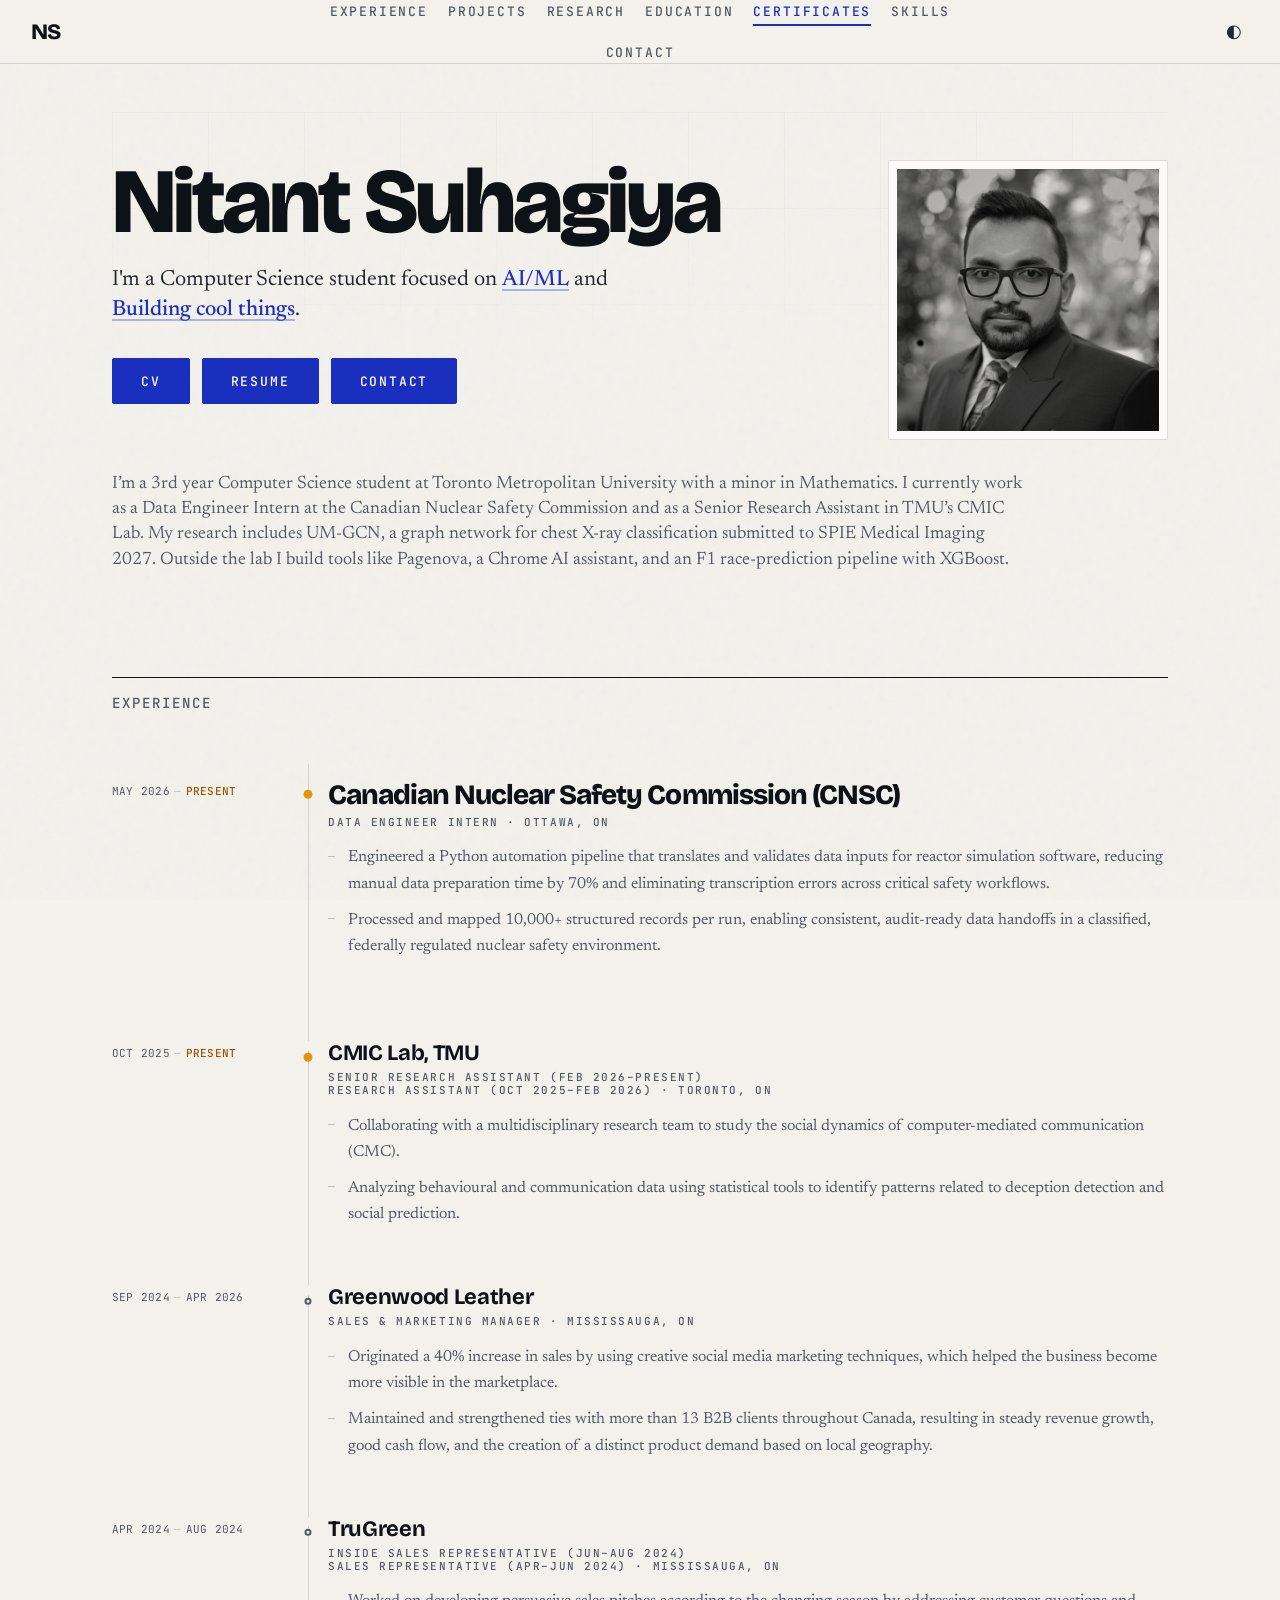
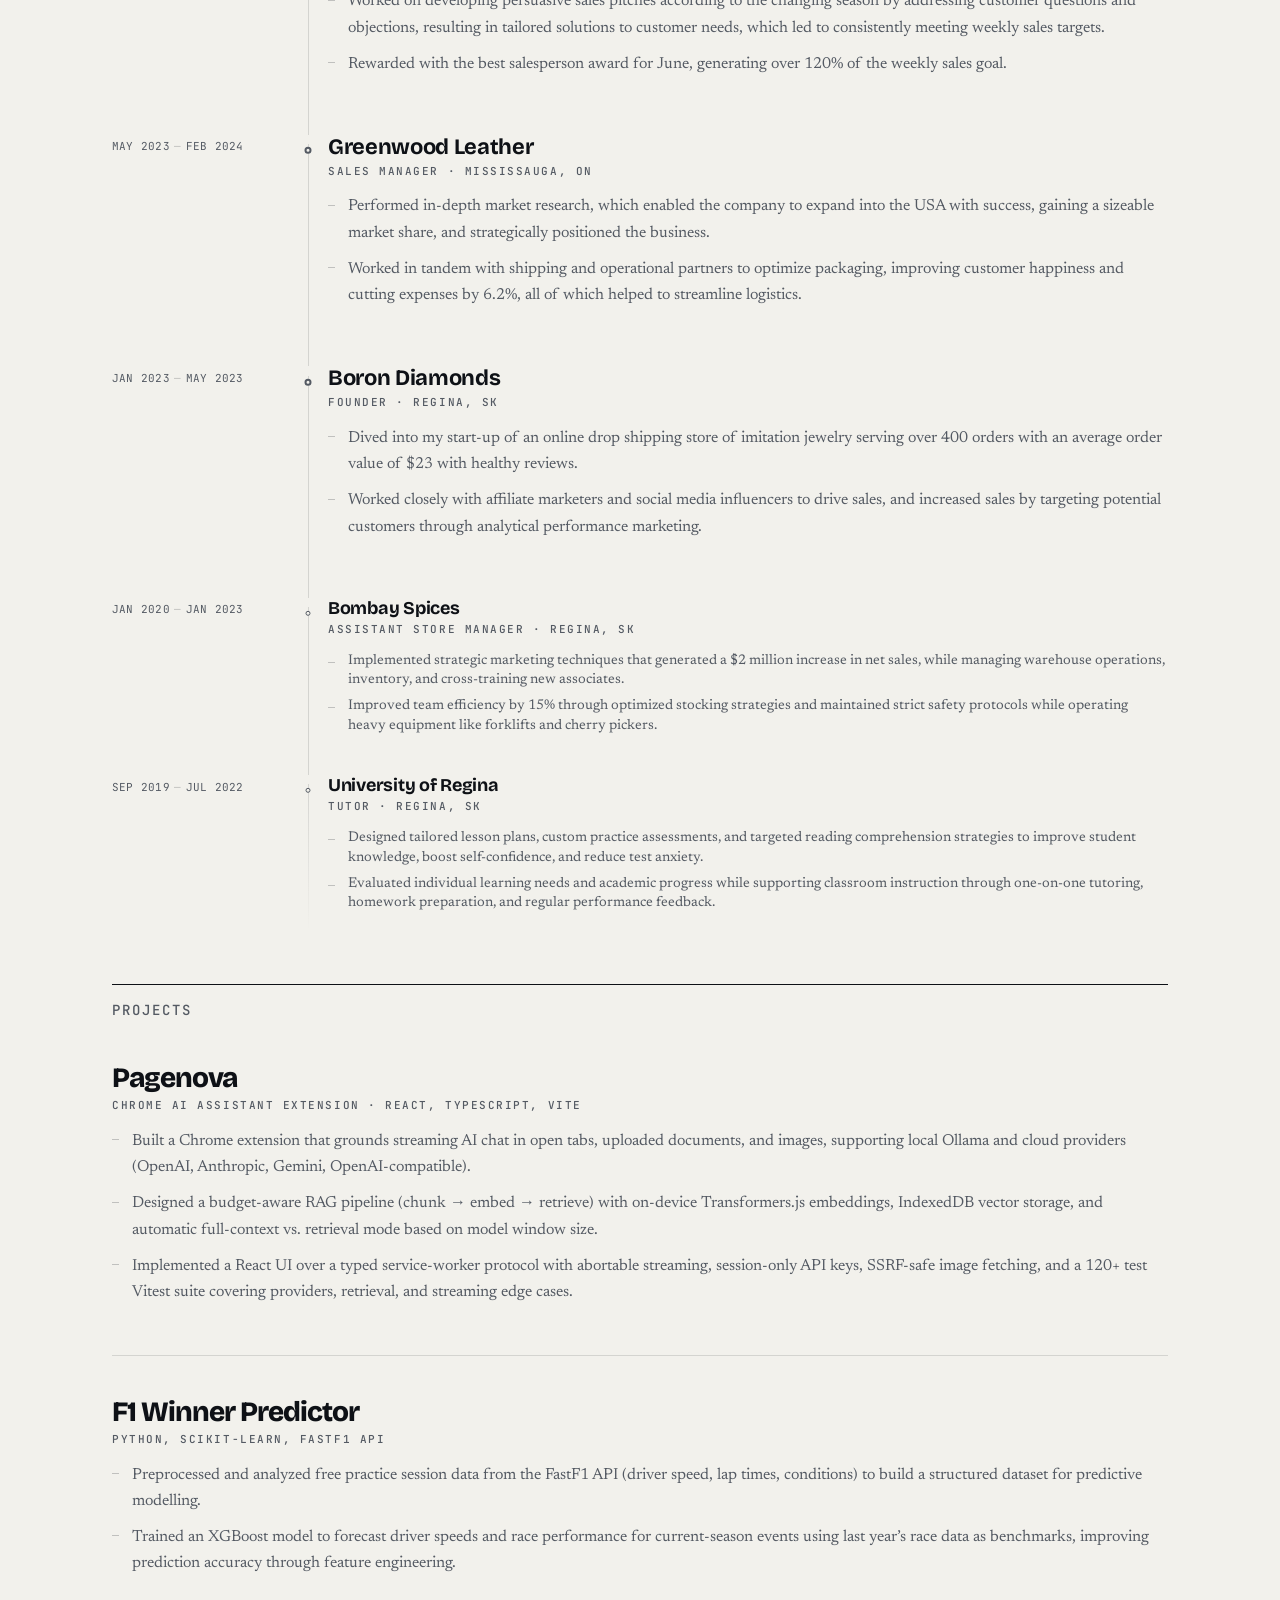
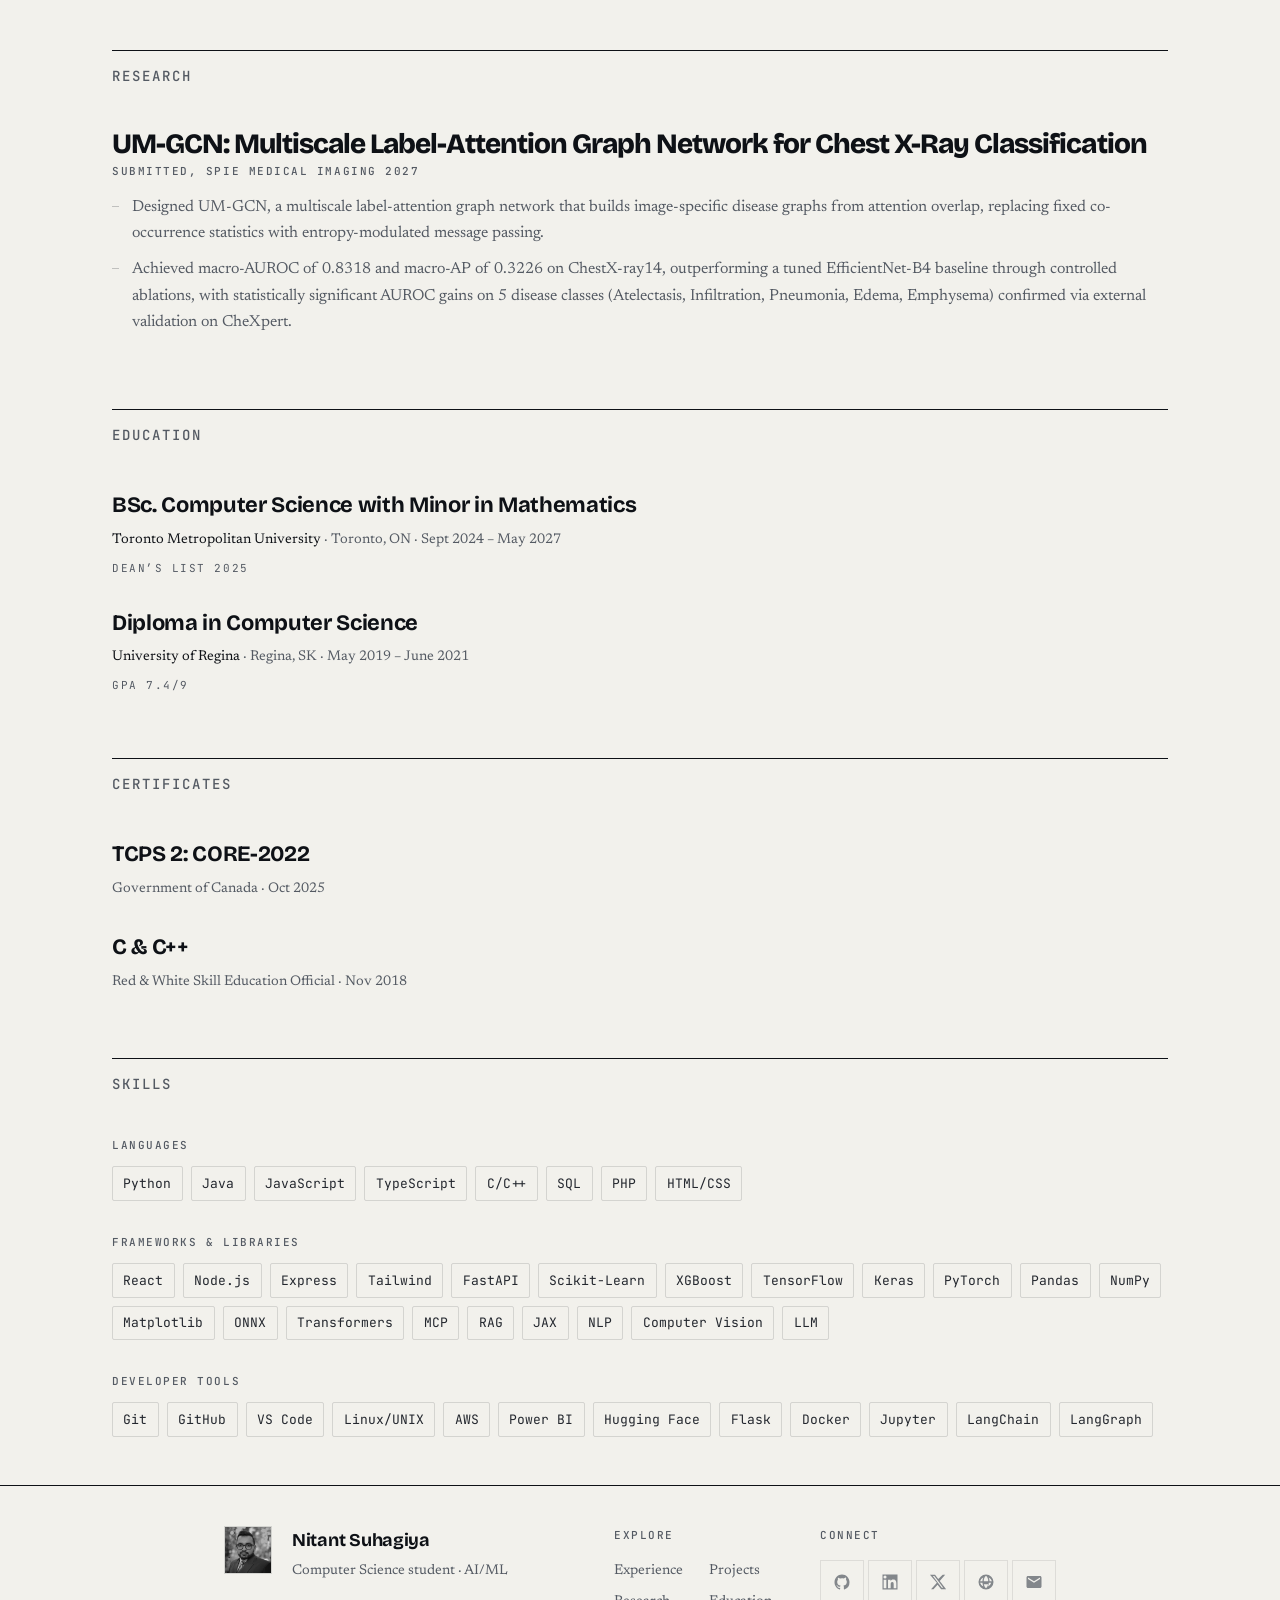
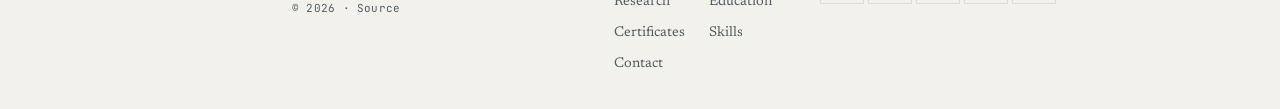
==== index.html @ 64a40ad4 "Initial portfolio site" ====
<!DOCTYPE html>
<html lang="en">
  <head>
    <meta charset="UTF-8" />
    <meta name="viewport" content="width=device-width, initial-scale=1" />
    <meta
      name="description"
      content="Personal portfolio — experience, projects, research, and education."
    />
    <title>Nitant Suhagiya</title>
    <link rel="preconnect" href="https://fonts.googleapis.com" />
    <link rel="preconnect" href="https://fonts.gstatic.com" crossorigin />
    <link
      href="https://fonts.googleapis.com/css2?family=Bricolage+Grotesque:opsz,wght@12..96,400;12..96,700;12..96,800&family=JetBrains+Mono:wght@400;500&family=Newsreader:opsz,wght@6..72,400;6..72,500&display=swap"
      rel="stylesheet"
    />
    <link rel="stylesheet" href="styles.css" />
    <script>
      // Avoid flash: apply theme before paint (mirrors personal-site pattern).
      (() => {
        const stored = localStorage.getItem("theme");
        const dark = window.matchMedia("(prefers-color-scheme: dark)").matches;
        document.documentElement.dataset.theme =
          stored || (dark ? "dark" : "light");
      })();
    </script>
  </head>
  <body>
    <a class="skip-link" href="#main">Skip to content</a>

    <header class="site-header">
      <a class="site-logo" href="#top" aria-label="Nitant Suhagiya — home">
        <span class="logo-text">NS</span>
      </a>

      <nav class="nav-links" aria-label="Primary">
        <a class="nav-link" href="#experience">Experience</a>
        <a class="nav-link" href="#projects">Projects</a>
        <a class="nav-link" href="#research">Research</a>
        <a class="nav-link" href="#education">Education</a>
        <a class="nav-link" href="#certificates">Certificates</a>
        <a class="nav-link" href="#skills">Skills</a>
        <a class="nav-link" href="contact.html">Contact</a>
      </nav>

      <div class="nav-actions">
        <button
          type="button"
          class="theme-toggle"
          id="theme-toggle"
          aria-label="Switch theme"
        >
          <span class="theme-toggle-icon" aria-hidden="true">◐</span>
        </button>
      </div>
    </header>

    <div class="page-container">
      <main id="main" class="page-main page-main--hero" tabindex="-1">
        <!-- Backbone: hero from mldangelo/personal-site -->
        <section class="hero" id="top">
          <div class="hero-grid">
            <div class="hero-primary">
              <h1 class="hero-title">
                <span class="hero-name">Nitant Suhagiya</span>
              </h1>
              <p class="hero-tagline">
                I'm a Computer Science student focused on
                <a href="#" class="hero-highlight">AI/ML</a> and
                <a href="#" class="hero-highlight">Building cool things</a>.
              </p>
              <div class="hero-cta">
                <a
                  href="Nitant_Suhagiya_CV.pdf"
                  class="button"
                  target="_blank"
                  rel="noopener noreferrer"
                  >CV</a
                >
                <a
                  href="Nitant_Suhagiya_Resume.pdf"
                  class="button"
                  target="_blank"
                  rel="noopener noreferrer"
                  >Resume</a
                >
                <a href="contact.html" class="button">Contact</a>
              </div>
            </div>
            <div class="hero-portrait">
              <img
                src="Profile.jpg"
                alt="Portrait of Nitant Suhagiya"
                width="320"
                height="320"
              />
            </div>
          </div>
          <p class="hero-about">
            I’m a 3rd year Computer Science student at Toronto Metropolitan University
            with a minor in Mathematics. I currently work as a Data Engineer
            Intern at the Canadian Nuclear Safety Commission and as a Senior
            Research Assistant in TMU’s CMIC Lab. My research includes UM-GCN, a
            graph network for chest X-ray classification submitted to SPIE
            Medical Imaging 2027. Outside the lab I build tools like Pagenova, a
            Chrome AI assistant, and an F1 race-prediction pipeline with
            XGBoost.
          </p>
          <div class="hero-bg" aria-hidden="true"></div>
        </section>

        <div class="resume-content">
          <section id="experience" class="resume-section" aria-labelledby="exp-heading">
            <div class="section-title">
              <h2 id="exp-heading">Experience</h2>
            </div>
            <div class="experience-spine">
              <article class="jobs-container jobs-container--lead jobs-container--current">
                <span class="job-marker" aria-hidden="true"></span>
                <p class="daterange">
                  <time datetime="2026-05">May 2026</time>
                  <span class="daterange-sep" aria-hidden="true">—</span>
                  <span class="sr-only"> to </span>
                  <span class="daterange-present">Present</span>
                </p>
                <div class="job-body">
                  <header>
                    <h3>
                      <a
                        class="job-company"
                        href="https://www.cnsc-ccsn.gc.ca/"
                        target="_blank"
                        rel="noopener noreferrer"
                        >Canadian Nuclear Safety Commission (CNSC)</a
                      >
                      <span class="job-position"
                        >Data Engineer Intern · Ottawa, ON</span
                      >
                    </h3>
                  </header>
                  <ul class="points">
                    <li>
                      Engineered a Python automation pipeline that translates
                      and validates data inputs for reactor simulation software,
                      reducing manual data preparation time by 70% and
                      eliminating transcription errors across critical safety
                      workflows.
                    </li>
                    <li>
                      Processed and mapped 10,000+ structured records per run,
                      enabling consistent, audit-ready data handoffs in a
                      classified, federally regulated nuclear safety
                      environment.
                    </li>
                  </ul>
                </div>
              </article>

              <article class="jobs-container jobs-container--current">
                <span class="job-marker" aria-hidden="true"></span>
                <p class="daterange">
                  <time datetime="2025-10">Oct 2025</time>
                  <span class="daterange-sep" aria-hidden="true">—</span>
                  <span class="sr-only"> to </span>
                  <span class="daterange-present">Present</span>
                </p>
                <div class="job-body">
                  <header>
                    <h3>
                      <a
                        class="job-company"
                        href="https://www.torontomu.ca/tedrogersschool/computer-mediated-interpersonal-communication-lab/"
                        target="_blank"
                        rel="noopener noreferrer"
                        >CMIC Lab, TMU</a
                      >
                      <span class="job-position"
                        >Senior Research Assistant (Feb 2026–Present)<br>
                        Research Assistant (Oct 2025–Feb 2026) · Toronto,
                        ON</span
                      >
                    </h3>
                  </header>
                  <ul class="points">
                    <li>
                      Collaborating with a multidisciplinary research team to
                      study the social dynamics of computer-mediated
                      communication (CMC).
                    </li>
                    <li>
                      Analyzing behavioural and communication data using
                      statistical tools to identify patterns related to
                      deception detection and social prediction.
                    </li>
                  </ul>
                </div>
              </article>

              <article class="jobs-container">
                <span class="job-marker" aria-hidden="true"></span>
                <p class="daterange">
                  <time datetime="2024-09">Sep 2024</time>
                  <span class="daterange-sep" aria-hidden="true">—</span>
                  <span class="sr-only"> to </span>
                  <time datetime="2026-04">Apr 2026</time>
                </p>
                <div class="job-body">
                  <header>
                    <h3>
                      <a
                        class="job-company"
                        href="https://greenwoodleather.com/"
                        target="_blank"
                        rel="noopener noreferrer"
                        >Greenwood Leather</a
                      >
                      <span class="job-position"
                        >Sales &amp; Marketing Manager · Mississauga, ON</span
                      >
                    </h3>
                  </header>
                  <ul class="points">
                    <li>
                      Originated a 40% increase in sales by using creative
                      social media marketing techniques, which helped the
                      business become more visible in the marketplace.
                    </li>
                    <li>
                      Maintained and strengthened ties with more than 13 B2B
                      clients throughout Canada, resulting in steady revenue
                      growth, good cash flow, and the creation of a distinct
                      product demand based on local geography.
                    </li>
                  </ul>
                </div>
              </article>

              <article class="jobs-container">
                <span class="job-marker" aria-hidden="true"></span>
                <p class="daterange">
                  <time datetime="2024-04">Apr 2024</time>
                  <span class="daterange-sep" aria-hidden="true">—</span>
                  <span class="sr-only"> to </span>
                  <time datetime="2024-08">Aug 2024</time>
                </p>
                <div class="job-body">
                  <header>
                    <h3>
                      <a
                        class="job-company"
                        href="https://www.trugreen.ca/"
                        target="_blank"
                        rel="noopener noreferrer"
                        >TruGreen</a
                      >
                      <span class="job-position"
                        >Inside Sales Representative (Jun–Aug 2024)<br>
                        Sales Representative (Apr–Jun 2024) · Mississauga, ON</span
                      >
                    </h3>
                  </header>
                  <ul class="points">
                    <li>
                      Worked on developing persuasive sales pitches according
                      to the changing season by addressing customer questions
                      and objections, resulting in tailored solutions to
                      customer needs, which led to consistently meeting weekly
                      sales targets.
                    </li>
                    <li>
                      Rewarded with the best salesperson award for June,
                      generating over 120% of the weekly sales goal.
                    </li>
                  </ul>
                </div>
              </article>

              <article class="jobs-container">
                <span class="job-marker" aria-hidden="true"></span>
                <p class="daterange">
                  <time datetime="2023-05">May 2023</time>
                  <span class="daterange-sep" aria-hidden="true">—</span>
                  <span class="sr-only"> to </span>
                  <time datetime="2024-02">Feb 2024</time>
                </p>
                <div class="job-body">
                  <header>
                    <h3>
                      <a
                        class="job-company"
                        href="https://greenwoodleather.com/"
                        target="_blank"
                        rel="noopener noreferrer"
                        >Greenwood Leather</a
                      >
                      <span class="job-position"
                        >Sales Manager · Mississauga, ON</span
                      >
                    </h3>
                  </header>
                  <ul class="points">
                    <li>
                      Performed in-depth market research, which enabled the
                      company to expand into the USA with success, gaining a
                      sizeable market share, and strategically positioned the
                      business.
                    </li>
                    <li>
                      Worked in tandem with shipping and operational partners
                      to optimize packaging, improving customer happiness and
                      cutting expenses by 6.2%, all of which helped to
                      streamline logistics.
                    </li>
                  </ul>
                </div>
              </article>

              <article class="jobs-container">
                <span class="job-marker" aria-hidden="true"></span>
                <p class="daterange">
                  <time datetime="2023-01">Jan 2023</time>
                  <span class="daterange-sep" aria-hidden="true">—</span>
                  <span class="sr-only"> to </span>
                  <time datetime="2023-05">May 2023</time>
                </p>
                <div class="job-body">
                  <header>
                    <h3>
                      <span class="job-company">Boron Diamonds</span>
                      <span class="job-position">Founder · Regina, SK</span>
                    </h3>
                  </header>
                  <ul class="points">
                    <li>
                      Dived into my start-up of an online drop shipping store
                      of imitation jewelry serving over 400 orders with an
                      average order value of $23 with healthy reviews.
                    </li>
                    <li>
                      Worked closely with affiliate marketers and social media
                      influencers to drive sales, and increased sales by
                      targeting potential customers through analytical
                      performance marketing.
                    </li>
                  </ul>
                </div>
              </article>

              <article class="jobs-container jobs-container--early">
                <span class="job-marker" aria-hidden="true"></span>
                <p class="daterange">
                  <time datetime="2020-01">Jan 2020</time>
                  <span class="daterange-sep" aria-hidden="true">—</span>
                  <span class="sr-only"> to </span>
                  <time datetime="2023-01">Jan 2023</time>
                </p>
                <div class="job-body">
                  <header>
                    <h3>
                      <span class="job-company">Bombay Spices</span>
                      <span class="job-position"
                        >Assistant Store Manager · Regina, SK</span
                      >
                    </h3>
                  </header>
                  <ul class="points">
                    <li>
                      Implemented strategic marketing techniques that generated
                      a $2 million increase in net sales, while managing
                      warehouse operations, inventory, and cross-training new
                      associates.
                    </li>
                    <li>
                      Improved team efficiency by 15% through optimized
                      stocking strategies and maintained strict safety
                      protocols while operating heavy equipment like forklifts
                      and cherry pickers.
                    </li>
                  </ul>
                </div>
              </article>

              <article class="jobs-container jobs-container--early">
                <span class="job-marker" aria-hidden="true"></span>
                <p class="daterange">
                  <time datetime="2019-09">Sep 2019</time>
                  <span class="daterange-sep" aria-hidden="true">—</span>
                  <span class="sr-only"> to </span>
                  <time datetime="2022-07">Jul 2022</time>
                </p>
                <div class="job-body">
                  <header>
                    <h3>
                      <a
                        class="job-company"
                        href="https://www.uregina.ca/"
                        target="_blank"
                        rel="noopener noreferrer"
                        >University of Regina</a
                      >
                      <span class="job-position">Tutor · Regina, SK</span>
                    </h3>
                  </header>
                  <ul class="points">
                    <li>
                      Designed tailored lesson plans, custom practice
                      assessments, and targeted reading comprehension
                      strategies to improve student knowledge, boost
                      self-confidence, and reduce test anxiety.
                    </li>
                    <li>
                      Evaluated individual learning needs and academic progress
                      while supporting classroom instruction through one-on-one
                      tutoring, homework preparation, and regular performance
                      feedback.
                    </li>
                  </ul>
                </div>
              </article>
            </div>
          </section>

          <section id="projects" class="resume-section" aria-labelledby="proj-heading">
            <div class="section-title">
              <h2 id="proj-heading">Projects</h2>
            </div>
            <div class="project-list">
              <article class="project">
                <header>
                  <h3>
                    <a
                      class="job-company"
                      href="https://github.com/Nitant-Suhagiya/Pagenova"
                      target="_blank"
                      rel="noopener noreferrer"
                      >Pagenova</a
                    >
                    <span class="job-position"
                      >Chrome AI assistant Extension · React, TypeScript,
                      Vite</span
                    >
                  </h3>
                </header>
                <ul class="points">
                  <li>
                    Built a Chrome extension that grounds streaming AI chat in
                    open tabs, uploaded documents, and images, supporting local
                    Ollama and cloud providers (OpenAI, Anthropic, Gemini,
                    OpenAI-compatible).
                  </li>
                  <li>
                    Designed a budget-aware RAG pipeline (chunk → embed →
                    retrieve) with on-device Transformers.js embeddings,
                    IndexedDB vector storage, and automatic full-context vs.
                    retrieval mode based on model window size.
                  </li>
                  <li>
                    Implemented a React UI over a typed service-worker protocol
                    with abortable streaming, session-only API keys, SSRF-safe
                    image fetching, and a 120+ test Vitest suite covering
                    providers, retrieval, and streaming edge cases.
                  </li>
                </ul>
              </article>

              <article class="project">
                <header>
                  <h3>
                    <a
                      class="job-company"
                      href="https://github.com/Nitant-Suhagiya/F1_2025_predictions"
                      target="_blank"
                      rel="noopener noreferrer"
                      >F1 Winner Predictor</a
                    >
                    <span class="job-position"
                      >Python, scikit-learn, FastF1 API</span
                    >
                  </h3>
                </header>
                <ul class="points">
                  <li>
                    Preprocessed and analyzed free practice session data from
                    the FastF1 API (driver speed, lap times, conditions) to
                    build a structured dataset for predictive modelling.
                  </li>
                  <li>
                    Trained an XGBoost model to forecast driver speeds and race
                    performance for current-season events using last year’s race
                    data as benchmarks, improving prediction accuracy through
                    feature engineering.
                  </li>
                </ul>
              </article>
            </div>
          </section>

          <section id="research" class="resume-section" aria-labelledby="res-heading">
            <div class="section-title">
              <h2 id="res-heading">Research</h2>
            </div>
            <div class="project-list">
              <article class="project">
                <header>
                  <h3>
                    <a
                      class="job-company"
                      href="https://github.com/Nitant-Suhagiya/UM-GCN"
                      target="_blank"
                      rel="noopener noreferrer"
                      >UM-GCN: Multiscale Label-Attention Graph Network for
                      Chest X-Ray Classification</a
                    >
                    <span class="job-position"
                      >Submitted, SPIE Medical Imaging 2027</span
                    >
                  </h3>
                </header>
                <ul class="points">
                  <li>
                    Designed UM-GCN, a multiscale label-attention graph network
                    that builds image-specific disease graphs from attention
                    overlap, replacing fixed co-occurrence statistics with
                    entropy-modulated message passing.
                  </li>
                  <li>
                    Achieved macro-AUROC of 0.8318 and macro-AP of 0.3226 on
                    ChestX-ray14, outperforming a tuned EfficientNet-B4 baseline
                    through controlled ablations, with statistically significant
                    AUROC gains on 5 disease classes (Atelectasis, Infiltration,
                    Pneumonia, Edema, Emphysema) confirmed via external
                    validation on CheXpert.
                  </li>
                </ul>
              </article>
            </div>
          </section>

          <section id="education" class="resume-section" aria-labelledby="edu-heading">
            <div class="section-title">
              <h2 id="edu-heading">Education</h2>
            </div>
            <div class="degree-list">
              <article class="degree-container">
                <h3 class="degree">
                  BSc. Computer Science with Minor in Mathematics
                </h3>
                <p class="school">
                  <a
                    href="https://www.torontomu.ca/"
                    target="_blank"
                    rel="noopener noreferrer"
                    >Toronto Metropolitan University</a
                  >
                  · Toronto, ON · Sept 2024 – May 2027
                </p>
                <p class="degree-note">Dean’s List 2025</p>
              </article>
              <article class="degree-container">
                <h3 class="degree">Diploma in Computer Science</h3>
                <p class="school">
                  <a
                    href="https://www.uregina.ca/"
                    target="_blank"
                    rel="noopener noreferrer"
                    >University of Regina</a
                  >
                  · Regina, SK · May 2019 – June 2021
                </p>
                <p class="degree-note">GPA 7.4/9</p>
              </article>
            </div>
          </section>

          <section
            id="certificates"
            class="resume-section"
            aria-labelledby="cert-heading"
          >
            <div class="section-title">
              <h2 id="cert-heading">Certificates</h2>
            </div>
            <div class="degree-list">
              <article class="degree-container">
                <h3 class="degree">TCPS 2: CORE-2022</h3>
                <p class="school">Government of Canada · Oct 2025</p>
              </article>
              <article class="degree-container">
                <h3 class="degree">C &amp; C++</h3>
                <p class="school">
                  Red &amp; White Skill Education Official · Nov 2018
                </p>
              </article>
            </div>
          </section>

          <section id="skills" class="resume-section" aria-labelledby="skills-heading">
            <div class="section-title">
              <h2 id="skills-heading">Skills</h2>
            </div>
            <div class="skills-groups">
              <div class="skills-group">
                <h3 class="skills-group-title">Languages</h3>
                <ul class="skill-tags">
                  <li>Python</li>
                  <li>Java</li>
                  <li>JavaScript</li>
                  <li>TypeScript</li>
                  <li>C/C++</li>
                  <li>SQL</li>
                  <li>PHP</li>
                  <li>HTML/CSS</li>
                </ul>
              </div>
              <div class="skills-group">
                <h3 class="skills-group-title">Frameworks &amp; Libraries</h3>
                <ul class="skill-tags">
                  <li>React</li>
                  <li>Node.js</li>
                  <li>Express</li>
                  <li>Tailwind</li>
                  <li>FastAPI</li>
                  <li>Scikit-Learn</li>
                  <li>XGBoost</li>
                  <li>TensorFlow</li>
                  <li>Keras</li>
                  <li>PyTorch</li>
                  <li>Pandas</li>
                  <li>NumPy</li>
                  <li>Matplotlib</li>
                  <li>ONNX</li>
                  <li>Transformers</li>
                  <li>MCP</li>
                  <li>RAG</li>
                  <li>JAX</li>
                  <li>NLP</li>
                  <li>Computer Vision</li>
                  <li>LLM</li>
                </ul>
              </div>
              <div class="skills-group">
                <h3 class="skills-group-title">Developer Tools</h3>
                <ul class="skill-tags">
                  <li>Git</li>
                  <li>GitHub</li>
                  <li>VS Code</li>
                  <li>Linux/UNIX</li>
                  <li>AWS</li>
                  <li>Power BI</li>
                  <li>Hugging Face</li>
                  <li>Flask</li>
                  <li>Docker</li>
                  <li>Jupyter</li>
                  <li>LangChain</li>
                  <li>LangGraph</li>
                </ul>
              </div>
            </div>
          </section>
        </div>
      </main>

      <footer class="site-footer-new">
        <div class="footer-content">
          <div class="footer-identity">
            <a class="footer-avatar" href="#top" aria-label="Back to top">
              <img src="Profile.jpg" alt="" width="80" height="80" />
            </a>
            <div class="footer-info">
              <span class="footer-name">Nitant Suhagiya</span>
              <p class="footer-role">
                Computer Science student · AI/ML
              </p>
              <p class="footer-copyright">
                © <span id="year"></span> ·
                <a
                  href="https://github.com/Nitant-Suhagiya"
                  target="_blank"
                  rel="noopener noreferrer"
                  >Source<span class="sr-only"> (opens in new tab)</span></a
                >
              </p>
            </div>
          </div>

          <div class="footer-right">
            <nav class="footer-links" aria-labelledby="footer-links-heading">
              <span id="footer-links-heading" class="footer-links-label"
                >Explore</span
              >
              <div class="footer-links-grid">
                <a href="#experience">Experience</a>
                <a href="#projects">Projects</a>
                <a href="#research">Research</a>
                <a href="#education">Education</a>
                <a href="#certificates">Certificates</a>
                <a href="#skills">Skills</a>
                <a href="contact.html">Contact</a>
              </div>
            </nav>

            <div class="footer-social" aria-labelledby="footer-social-heading">
              <span id="footer-social-heading" class="footer-social-label"
                >Connect</span
              >
              <!-- Connect: GitHub, LinkedIn, X, site, email -->
              <ul class="icons">
                <li>
                  <a
                    href="https://github.com/Nitant-Suhagiya"
                    target="_blank"
                    rel="noopener noreferrer"
                    aria-label="GitHub"
                    title="GitHub"
                  >
                    <svg viewBox="0 0 24 24" aria-hidden="true" width="18" height="18">
                      <path
                        fill="currentColor"
                        d="M12 2C6.48 2 2 6.58 2 12.26c0 4.52 2.87 8.35 6.84 9.71.5.1.68-.22.68-.48 0-.24-.01-.87-.01-1.71-2.78.62-3.37-1.37-3.37-1.37-.45-1.18-1.11-1.5-1.11-1.5-.91-.64.07-.63.07-.63 1 .07 1.53 1.06 1.53 1.06.89 1.56 2.34 1.11 2.91.85.09-.66.35-1.11.63-1.37-2.22-.26-4.56-1.14-4.56-5.07 0-1.12.39-2.03 1.03-2.75-.1-.26-.45-1.31.1-2.73 0 0 .84-.27 2.75 1.05A9.36 9.36 0 0 1 12 6.84c.85.01 1.71.12 2.51.35 1.91-1.32 2.75-1.05 2.75-1.05.55 1.42.2 2.47.1 2.73.64.72 1.03 1.63 1.03 2.75 0 3.94-2.34 4.8-4.57 5.06.36.32.68.94.68 1.9 0 1.37-.01 2.47-.01 2.81 0 .26.18.58.69.48A10.04 10.04 0 0 0 22 12.26C22 6.58 17.52 2 12 2z"
                      />
                    </svg>
                  </a>
                </li>
                <li>
                  <a
                    href="https://www.linkedin.com/in/nitant-suhagiya/"
                    target="_blank"
                    rel="noopener noreferrer"
                    aria-label="LinkedIn"
                    title="LinkedIn"
                  >
                    <svg viewBox="0 0 24 24" aria-hidden="true" width="18" height="18">
                      <path
                        fill="currentColor"
                        d="M20.45 20.45h-3.55v-5.57c0-1.33-.02-3.04-1.85-3.04-1.85 0-2.14 1.45-2.14 2.94v5.67H9.36V9h3.41v1.56h.05c.48-.9 1.64-1.85 3.37-1.85 3.6 0 4.27 2.37 4.27 5.46v6.28zM5.34 7.43a2.06 2.06 0 1 1 0-4.12 2.06 2.06 0 0 1 0 4.12zM7.12 20.45H3.56V9h3.56v11.45zM22 2H2v20h20V2z"
                      />
                    </svg>
                  </a>
                </li>
                <li>
                  <a
                    href="https://x.com/SuhagiyaN"
                    target="_blank"
                    rel="noopener noreferrer"
                    aria-label="X"
                    title="X"
                  >
                    <svg viewBox="0 0 24 24" aria-hidden="true" width="18" height="18">
                      <path
                        fill="currentColor"
                        d="M18.244 2.25h3.308l-7.227 8.26 8.502 11.24H16.17l-4.714-6.231-5.401 6.231H2.746l7.717-8.835L1.254 2.25H8.08l4.251 5.699L18.244 2.25zm-1.161 17.52h1.833L7.084 4.126H5.117L17.083 19.77z"
                      />
                    </svg>
                  </a>
                </li>
                <li>
                  <a
                    href="https://nitantsuhagiya.com/"
                    target="_blank"
                    rel="noopener noreferrer"
                    aria-label="Website"
                    title="Website"
                  >
                    <svg viewBox="0 0 24 24" aria-hidden="true" width="18" height="18">
                      <path
                        fill="currentColor"
                        d="M12 2a10 10 0 1 0 0 20 10 10 0 0 0 0-20zm7.93 9h-3.17a15.4 15.4 0 0 0-1.2-5.02A8.03 8.03 0 0 1 19.93 11zM12 4c.9 0 2.23 1.84 2.9 5H9.1C9.77 5.84 11.1 4 12 4zM4.07 13h3.17c.2 1.8.7 3.5 1.2 5.02A8.03 8.03 0 0 1 4.07 13zm3.17-2H4.07a8.03 8.03 0 0 1 4.37-5.02A15.4 15.4 0 0 0 7.24 11zM12 20c-.9 0-2.23-1.84-2.9-5h5.8c-.67 3.16-2 5-2.9 5zm2.56-2a15.4 15.4 0 0 0 1.2-5h3.17a8.03 8.03 0 0 1-4.37 5zM14.9 11H9.1a13.7 13.7 0 0 1 0-2h5.8a13.7 13.7 0 0 1 0 2z"
                      />
                    </svg>
                  </a>
                </li>
                <li>
                  <a
                    href="mailto:nitant187@gmail.com"
                    aria-label="Email"
                    title="Email"
                  >
                    <svg viewBox="0 0 24 24" aria-hidden="true" width="18" height="18">
                      <path
                        fill="currentColor"
                        d="M20 4H4c-1.1 0-2 .9-2 2v12c0 1.1.9 2 2 2h16c1.1 0 2-.9 2-2V6c0-1.1-.9-2-2-2zm0 4-8 5L4 8V6l8 5 8-5v2z"
                      />
                    </svg>
                  </a>
                </li>
              </ul>
            </div>
          </div>
        </div>
      </footer>
    </div>

    <script src="script.js"></script>
  </body>
</html>
---- styles.css ----
/* Backbone tokens/layout ported from mldangelo/personal-site
   (colors, dark-mode, header, nav, hero, page). Continuous-scroll
   list styling comes in the next pass. */

:root {
  --font-display: "Bricolage Grotesque", "Helvetica Neue", sans-serif;
  --font-body: "Newsreader", Georgia, serif;
  --font-mono: "JetBrains Mono", ui-monospace, monospace;

  --font-weight-normal: 400;
  --font-weight-medium: 500;
  --font-weight-bold: 700;
  --font-weight-black: 800;

  --text-2xs: 0.6875rem;
  --text-ui: 0.8125rem;
  --text-sm: 0.875rem;
  --text-base: 1rem;
  --text-md: 1.125rem;
  --text-lg: 1.375rem;
  --text-xl: 1.75rem;
  --text-2xl: 2.25rem;
  --text-3xl: 3rem;
  --text-display: clamp(3rem, 9vw, 5.75rem);

  --tracking-display: -0.035em;
  --tracking-tight: -0.015em;
  --tracking-wide: 0.02em;
  --tracking-label: 0.14em;

  --leading-display: 0.92;
  --leading-tight: 1.15;
  --leading-snug: 1.4;
  --leading-normal: 1.65;

  --header-height: 4rem;
  --header-height-mobile: 3.5rem;
  --measure-wide: 70rem;
  --measure-page: 56rem;

  --radius-xs: 1px;
  --radius-sm: 2px;
  --radius-full: 999px;
  --rule: 1px;
  --rule-strong: 2px;

  --duration-fast: 0.2s;
  --duration-normal: 0.3s;
  --ease-out: cubic-bezier(0.16, 1, 0.3, 1);
  --ease-menu: cubic-bezier(0.4, 0, 0.2, 1);

  --z-sticky: 100;
  --z-header: 10000;
  --z-overlay: 10001;
  --z-menu: 10002;
  --scroll-offset-resume: 6rem;

  --color-bg: #fcfbf9;
  --color-bg-alt: #f2f1ec;
  --color-fg: #23272e;
  --color-fg-bold: #0e1116;
  --color-fg-light: #545a63;

  --color-accent: #1b2fbf;
  --color-accent-hover: #16249c;
  --color-accent-fill: var(--color-accent);
  --color-accent-fill-hover: var(--color-accent-hover);
  --color-on-accent: #ffffff;
  --color-accent-underline: color-mix(in srgb, var(--color-accent) 32%, transparent);

  --color-border: rgba(35, 39, 46, 0.14);
  --color-border-bg: rgba(35, 39, 46, 0.08);
  --color-border-alt: rgba(35, 39, 46, 0.24);
  --color-control-border: #767b83;
  --color-surface-subtle: rgba(35, 39, 46, 0.035);
  --color-surface-hover: rgba(35, 39, 46, 0.06);
  --color-overlay-darker: rgba(14, 17, 22, 0.45);
  --color-signal: #9a5600;
  --color-signal-mark: #e8930c;

  color-scheme: light;
}

[data-theme="dark"] {
  --color-bg: #14171c;
  --color-bg-alt: #0d1015;
  --color-fg: #d8dbe0;
  --color-fg-bold: #f2f4f7;
  --color-fg-light: #949aa4;

  --color-accent: #8098ff;
  --color-accent-hover: #a3b3ff;
  --color-accent-fill: #2a3ad4;
  --color-accent-fill-hover: #3d4ce0;
  --color-on-accent: #f2f4f7;
  --color-accent-underline: color-mix(in srgb, var(--color-accent) 40%, transparent);

  --color-border: rgba(255, 255, 255, 0.12);
  --color-border-bg: rgba(255, 255, 255, 0.07);
  --color-border-alt: rgba(255, 255, 255, 0.2);
  --color-control-border: #8b929c;
  --color-surface-subtle: rgba(255, 255, 255, 0.04);
  --color-surface-hover: rgba(255, 255, 255, 0.07);
  --color-overlay-darker: rgba(0, 0, 0, 0.6);
  --color-signal: #f0a202;
  --color-signal-mark: #f0a202;

  color-scheme: dark;
}

*,
*::before,
*::after {
  box-sizing: border-box;
}

html {
  scroll-behavior: smooth;
}

@media (prefers-reduced-motion: reduce) {
  html {
    scroll-behavior: auto;
  }

  *,
  *::before,
  *::after {
    animation-duration: 0.01ms !important;
    animation-iteration-count: 1 !important;
    transition-duration: 0.01ms !important;
  }

  body::before {
    display: none;
  }
}

body {
  margin: 0;
  background-color: var(--color-bg-alt);
  color: var(--color-fg);
  font-family: var(--font-body);
  font-size: var(--text-md);
  font-weight: var(--font-weight-normal);
  line-height: var(--leading-normal);
  padding-top: var(--header-height);
  -webkit-font-smoothing: antialiased;
}

/* Quiet paper grain only — not a full-page grid */
body::before {
  content: "";
  position: fixed;
  inset: 0;
  z-index: -1;
  pointer-events: none;
  opacity: 0.022;
  background-image: url("data:image/svg+xml,%3Csvg viewBox='0 0 200 200' xmlns='http://www.w3.org/2000/svg'%3E%3Cfilter id='noise'%3E%3CfeTurbulence type='fractalNoise' baseFrequency='0.65' numOctaves='3' stitchTiles='stitch'/%3E%3C/filter%3E%3Crect width='100%25' height='100%25' filter='url(%23noise)'/%3E%3C/svg%3E");
}

@media (min-width: 980px) {
  body::before {
    opacity: 0.03;
  }
}

@media (max-width: 735px) {
  body {
    font-size: var(--text-base);
    padding-top: var(--header-height-mobile);
  }
}

a {
  color: inherit;
}

:focus-visible {
  outline: 2px solid var(--color-accent);
  outline-offset: 3px;
  border-radius: var(--radius-xs);
}

.skip-link {
  position: fixed;
  top: 0.5rem;
  left: 0.5rem;
  z-index: calc(var(--z-header) + 1);
  padding: 0.75rem 1.25rem;
  background: var(--color-accent-fill);
  color: var(--color-on-accent);
  font-family: var(--font-mono);
  font-size: var(--text-ui);
  letter-spacing: var(--tracking-label);
  text-transform: uppercase;
  text-decoration: none;
  border-radius: var(--radius-sm);
  transform: translateY(-200%);
  transition: transform var(--duration-fast) var(--ease-out);
}

.skip-link:focus-visible {
  transform: translateY(0);
  color: var(--color-on-accent);
}

/* Header — themes with page (bg-alt + blur), not a fixed white bar */
.site-header {
  position: fixed;
  top: 0;
  left: 0;
  z-index: var(--z-header);
  display: flex;
  align-items: center;
  justify-content: space-between;
  width: 100%;
  height: var(--header-height);
  padding: 0 1.5rem;
  background-color: color-mix(in srgb, var(--color-bg-alt) 88%, transparent);
  backdrop-filter: blur(12px);
  -webkit-backdrop-filter: blur(12px);
  border-bottom: var(--rule) solid var(--color-border);
  box-sizing: border-box;
  transition: background-color var(--duration-fast) var(--ease-out);
}

@media (max-width: 735px) {
  .site-header {
    height: var(--header-height-mobile);
    padding: 0 1rem;
  }
}

.site-logo {
  position: relative;
  z-index: 1;
  display: flex;
  align-items: center;
  justify-content: center;
  min-width: 44px;
  min-height: 44px;
  text-decoration: none;
}

.logo-text {
  font-family: var(--font-display);
  font-size: var(--text-lg);
  font-weight: var(--font-weight-black);
  color: var(--color-fg-bold);
  letter-spacing: var(--tracking-display);
  line-height: 1;
}

.nav-links {
  position: absolute;
  left: 50%;
  transform: translateX(-50%);
  display: flex;
  flex-wrap: wrap;
  justify-content: center;
  gap: 0.75rem 1.25rem;
  align-items: center;
  max-width: calc(100% - 8rem);
}

.nav-link {
  position: relative;
  padding: 0.5rem 0;
  font-family: var(--font-mono);
  font-size: var(--text-ui);
  font-weight: var(--font-weight-medium);
  letter-spacing: var(--tracking-label);
  text-transform: uppercase;
  color: var(--color-fg-light);
  text-decoration: none;
  line-height: 1;
  transition: color var(--duration-fast) var(--ease-out);
}

.nav-link::after {
  content: "";
  position: absolute;
  bottom: 0;
  left: 0;
  right: 0;
  height: var(--rule-strong);
  background: var(--color-accent);
  transform: scaleX(0);
  transform-origin: left;
  transition: transform var(--duration-fast) var(--ease-out);
}

.nav-link:hover,
.nav-link:focus-visible,
.nav-link.active,
.nav-link.is-active {
  color: var(--color-fg-bold);
}

.nav-link.active,
.nav-link.is-active {
  color: var(--color-accent);
}

.nav-link:hover::after,
.nav-link:focus-visible::after,
.nav-link.active::after,
.nav-link.is-active::after {
  transform: scaleX(1);
}

.nav-actions {
  position: relative;
  z-index: 1;
  display: flex;
  align-items: center;
  flex-shrink: 0;
}

.theme-toggle {
  display: flex;
  align-items: center;
  justify-content: center;
  width: 44px;
  height: 44px;
  padding: 0;
  background: transparent;
  border: none;
  border-radius: var(--radius-sm);
  color: var(--color-fg);
  cursor: pointer;
  transition:
    color var(--duration-fast) var(--ease-out),
    background-color var(--duration-fast) var(--ease-out);
}

.theme-toggle:hover {
  color: var(--color-fg-bold);
  background: var(--color-bg);
}

.theme-toggle-icon {
  font-size: 1.1rem;
  line-height: 1;
}

.page-container {
  display: flex;
  flex-direction: column;
  min-height: calc(100dvh - var(--header-height));
}

.page-main {
  flex: 1;
  width: 100%;
  max-width: var(--measure-page);
  margin: 0 auto;
  padding: 2rem 1.5rem;
}

.page-main--hero {
  max-width: var(--measure-wide);
}

@media (min-width: 736px) {
  .page-main {
    padding: 3rem 2rem;
  }
}

/* Hero */
.hero {
  position: relative;
  padding: 3rem 0 0;
}

.hero-grid {
  position: relative;
  z-index: 1;
  display: grid;
  grid-template-columns: minmax(0, 1fr) auto;
  gap: 3rem;
  align-items: start;
}

.hero-title {
  margin: 0 0 1.25rem;
}

.hero-name {
  display: block;
  max-width: 12ch;
  font-family: var(--font-display);
  font-size: var(--text-display);
  font-weight: var(--font-weight-black);
  letter-spacing: var(--tracking-display);
  line-height: var(--leading-display);
  color: var(--color-fg-bold);
  text-wrap: balance;
}

.hero-tagline {
  max-width: 46ch;
  margin: 0 0 2rem;
  font-family: var(--font-body);
  font-size: var(--text-lg);
  font-weight: var(--font-weight-normal);
  line-height: var(--leading-snug);
  color: var(--color-fg);
  text-wrap: pretty;
}

.hero-highlight {
  color: var(--color-accent);
  font-weight: var(--font-weight-medium);
  text-decoration: none;
  background-image: linear-gradient(
    transparent calc(100% - 2px),
    var(--color-accent-underline) 2px
  );
  background-size: 100% 100%;
  transition:
    background-image var(--duration-fast) var(--ease-out),
    color var(--duration-fast) var(--ease-out);
}

.hero-highlight:hover {
  color: var(--color-accent-hover);
  background-image: linear-gradient(
    transparent calc(100% - 2px),
    var(--color-accent) 2px
  );
}

.hero-cta {
  display: flex;
  align-items: center;
  flex-wrap: wrap;
  gap: 0.75rem;
}

.hero-about {
  position: relative;
  z-index: 1;
  max-width: 92ch;
  margin: 2rem 0 0;
  font-family: var(--font-body);
  font-size: var(--text-md);
  font-weight: var(--font-weight-normal);
  line-height: var(--leading-snug);
  color: var(--color-fg-light);
  text-wrap: pretty;
}

.button {
  appearance: none;
  display: inline-flex;
  align-items: center;
  justify-content: center;
  height: 2.875rem;
  padding: 0 1.75rem;
  background: var(--color-accent-fill);
  border: var(--rule) solid var(--color-accent-fill);
  border-radius: var(--radius-sm);
  color: var(--color-on-accent);
  font-family: var(--font-mono);
  font-size: var(--text-ui);
  font-weight: var(--font-weight-medium);
  letter-spacing: var(--tracking-label);
  text-transform: uppercase;
  text-decoration: none;
  cursor: pointer;
  transition:
    background-color var(--duration-fast) var(--ease-out),
    border-color var(--duration-fast) var(--ease-out);
}

.button:hover {
  background: var(--color-accent-fill-hover);
  border-color: var(--color-accent-fill-hover);
  color: var(--color-on-accent);
}

.hero-resume-link {
  display: inline-flex;
  align-items: center;
  gap: 0.5rem;
  min-height: 2.75rem;
  padding: 0.5rem 0.25rem;
  font-family: var(--font-mono);
  font-size: var(--text-ui);
  font-weight: var(--font-weight-medium);
  letter-spacing: var(--tracking-label);
  text-transform: uppercase;
  color: var(--color-fg-bold);
  text-decoration: underline;
  text-decoration-color: var(--color-border-alt);
  text-underline-offset: 0.3rem;
  transition:
    color var(--duration-fast) var(--ease-out),
    text-decoration-color var(--duration-fast) var(--ease-out);
}

.hero-resume-link:hover {
  color: var(--color-accent);
  text-decoration-color: var(--color-accent);
}

.hero-portrait {
  position: relative;
  width: 280px;
  max-width: 100%;
  padding: 0.5rem;
  border: var(--rule) solid var(--color-border);
  background: var(--color-bg);
}

.hero-portrait img {
  display: block;
  width: 100%;
  height: auto;
  aspect-ratio: 1;
  object-fit: cover;
  filter: grayscale(1) contrast(1.05);
  mix-blend-mode: multiply;
  transition: filter var(--duration-normal) var(--ease-out);
}

.hero-portrait:hover img {
  filter: grayscale(0) contrast(1);
}

[data-theme="dark"] .hero-portrait img {
  mix-blend-mode: normal;
  filter: grayscale(1) brightness(0.66) contrast(1.08);
}

[data-theme="dark"] .hero-portrait:hover img {
  filter: grayscale(0) brightness(0.78) contrast(1);
}

@media (hover: none) {
  .hero-portrait img {
    filter: none;
  }

  [data-theme="dark"] .hero-portrait img {
    filter: brightness(0.78) contrast(1);
  }
}

/* Faint ruled field — hero only, masked out (not full page) */
.hero-bg {
  position: absolute;
  inset: 0;
  z-index: 0;
  overflow: clip;
  pointer-events: none;
  background-image:
    linear-gradient(
      to right,
      var(--color-border-bg) var(--rule),
      transparent var(--rule)
    ),
    linear-gradient(
      to bottom,
      var(--color-border-bg) var(--rule),
      transparent var(--rule)
    );
  background-size: 96px 96px;
  mask-image: linear-gradient(to bottom, rgba(0, 0, 0, 0.4), transparent 55%);
  -webkit-mask-image: linear-gradient(
    to bottom,
    rgba(0, 0, 0, 0.4),
    transparent 55%
  );
}

@media (max-width: 940px) and (min-width: 641px) {
  .hero-portrait {
    width: 220px;
  }
}

@media (max-width: 640px) {
  .hero-grid {
    grid-template-columns: minmax(0, 1fr);
    gap: 2rem;
  }

  .hero-portrait {
    order: -1;
    width: 180px;
  }

  .hero-name {
    max-width: none;
  }

  .hero-tagline {
    font-size: var(--text-md);
  }
}

/* Continuous scroll sections */
.resume-content {
  display: flex;
  flex-direction: column;
  gap: 4rem;
  margin-top: 4rem;
  padding-top: 2.5rem;
}

.resume-section {
  scroll-margin-top: calc(var(--header-height) + var(--scroll-offset-resume));
}

.section-title {
  margin-bottom: 2.5rem;
  text-align: left;
}

.section-title h2 {
  font-family: var(--font-mono);
  font-size: var(--text-sm);
  font-weight: var(--font-weight-medium);
  letter-spacing: var(--tracking-label);
  text-transform: uppercase;
  color: var(--color-fg-light);
  display: block;
  margin: 0;
  padding-top: 0.875rem;
  border-top: var(--rule) solid var(--color-fg-bold);
}

.stream-empty {
  margin: 0;
  color: var(--color-fg-light);
  font-family: var(--font-mono);
  font-size: var(--text-ui);
}

.sr-only {
  position: absolute;
  width: 1px;
  height: 1px;
  padding: 0;
  margin: -1px;
  overflow: hidden;
  clip: rect(0, 0, 0, 0);
  white-space: nowrap;
  border: 0;
}

/* Experience spine — from personal-site cards.css */
.experience-spine {
  position: relative;
}

.jobs-container {
  position: relative;
  display: grid;
  grid-template-columns: 11rem minmax(0, 1fr);
  gap: 0 2.5rem;
  padding: 0 0 3rem;
}

.jobs-container::before {
  content: "";
  position: absolute;
  left: calc(11rem + 1.25rem);
  top: 0.6rem;
  bottom: 0;
  width: var(--rule);
  background: var(--color-border);
}

.jobs-container:last-child {
  padding-bottom: 0;
}

.jobs-container:last-child::before {
  bottom: auto;
  height: 100%;
  background: linear-gradient(to bottom, var(--color-border), transparent);
}

.job-marker {
  position: absolute;
  left: calc(11rem + 1.25rem);
  top: 0.6rem;
  width: 7px;
  height: 7px;
  transform: translate(-50%, -50%) translateY(0.35em);
  border: var(--rule-strong) solid var(--color-fg-light);
  background: var(--color-bg-alt);
  border-radius: var(--radius-full);
}

.jobs-container--current .job-marker {
  border-color: var(--color-signal-mark);
  background: var(--color-signal-mark);
  width: 9px;
  height: 9px;
}

.job-body {
  min-width: 0;
}

.daterange {
  grid-column: 1;
  display: flex;
  flex-wrap: wrap;
  align-items: baseline;
  align-content: flex-start;
  align-self: start;
  gap: 0 0.4em;
  margin: 0;
  padding-top: 0.35em;
  font-family: var(--font-mono);
  font-size: var(--text-2xs);
  font-variant-numeric: tabular-nums;
  letter-spacing: var(--tracking-wide);
  text-transform: uppercase;
  color: var(--color-fg-light);
  line-height: 1.5;
}

.daterange-sep {
  color: var(--color-border-alt);
}

.daterange-present {
  color: var(--color-signal);
  font-weight: var(--font-weight-medium);
}

.jobs-container header h3 {
  display: flex;
  flex-direction: column;
  gap: 0.3rem;
  font-family: var(--font-display);
  font-size: var(--text-lg);
  font-weight: var(--font-weight-bold);
  letter-spacing: var(--tracking-tight);
  margin: 0 0 0.75rem;
  line-height: 1.15;
}

.jobs-container header h3 a.job-company {
  color: var(--color-fg-bold);
  text-decoration: none;
  width: fit-content;
}

.jobs-container header h3 a.job-company:hover {
  color: var(--color-accent);
}

.job-position {
  font-family: var(--font-mono);
  font-size: var(--text-2xs);
  font-weight: var(--font-weight-medium);
  letter-spacing: var(--tracking-label);
  text-transform: uppercase;
  color: var(--color-fg-light);
}

.jobs-container .points {
  margin: 1rem 0 0;
  list-style: none;
  padding-left: 0;
}

.jobs-container .points li {
  position: relative;
  font-size: var(--text-base);
  line-height: var(--leading-normal);
  margin-bottom: 0.6rem;
  padding-left: 1.25rem;
  color: var(--color-fg-light);
}

.jobs-container .points li::before {
  content: "";
  position: absolute;
  left: 0;
  top: 0.72em;
  width: 7px;
  height: var(--rule);
  background: var(--color-border-alt);
}

.jobs-container--lead {
  padding-top: 1.5rem;
  padding-bottom: 4.5rem;
}

.jobs-container--lead .job-marker {
  top: calc(1.5rem + 0.6rem);
}

.jobs-container--lead header h3 {
  font-size: var(--text-xl);
  font-weight: var(--font-weight-black);
  letter-spacing: var(--tracking-display);
}

.jobs-container--early {
  padding-bottom: 2rem;
}

.jobs-container--early header h3 {
  font-size: var(--text-md);
  margin-bottom: 0.5rem;
}

.jobs-container--early .points li {
  font-size: var(--text-sm);
  line-height: var(--leading-snug);
  margin-bottom: 0.4rem;
}

.jobs-container--early .job-marker {
  width: 5px;
  height: 5px;
  border-width: var(--rule);
}

.jobs-container header h3 .job-company {
  color: var(--color-fg-bold);
}

.project-list {
  display: flex;
  flex-direction: column;
  gap: 2.5rem;
}

.project header h3 {
  display: flex;
  flex-direction: column;
  gap: 0.3rem;
  font-family: var(--font-display);
  font-size: var(--text-xl);
  font-weight: var(--font-weight-black);
  letter-spacing: var(--tracking-display);
  margin: 0 0 0.75rem;
  line-height: 1.15;
}

.project .job-company {
  color: var(--color-fg-bold);
  text-decoration: none;
  width: fit-content;
}

.project a.job-company:hover {
  color: var(--color-accent);
}

.degree-list {
  display: flex;
  flex-direction: column;
  gap: 1.75rem;
}

.degree-container .degree {
  margin: 0 0 0.25em;
  font-family: var(--font-display);
  font-size: var(--text-lg);
  font-weight: var(--font-weight-bold);
  letter-spacing: var(--tracking-tight);
  color: var(--color-fg-bold);
}

.degree-container .school {
  margin: 0;
  font-size: var(--text-sm);
  color: var(--color-fg-light);
}

.degree-container .school a {
  color: var(--color-fg-bold);
  text-decoration: none;
}

.degree-container .school a:hover {
  color: var(--color-accent);
}

.degree-note {
  margin: 0.4rem 0 0;
  font-family: var(--font-mono);
  font-size: var(--text-2xs);
  letter-spacing: var(--tracking-label);
  text-transform: uppercase;
  color: var(--color-fg-light);
}

.skills-groups {
  display: flex;
  flex-direction: column;
  gap: 2rem;
}

.skills-group-title {
  margin: 0 0 0.75rem;
  font-family: var(--font-mono);
  font-size: var(--text-2xs);
  font-weight: var(--font-weight-medium);
  letter-spacing: var(--tracking-label);
  text-transform: uppercase;
  color: var(--color-fg-light);
}

.skill-tags {
  display: flex;
  flex-wrap: wrap;
  gap: 0.5rem;
  margin: 0;
  padding: 0;
  list-style: none;
}

.skill-tags li {
  padding: 0.35rem 0.65rem;
  border: var(--rule) solid var(--color-border);
  border-radius: var(--radius-sm);
  font-family: var(--font-mono);
  font-size: var(--text-ui);
  color: var(--color-fg);
  background: transparent;
}

.project .points {
  margin: 1rem 0 0;
  list-style: none;
  padding-left: 0;
}

.project .points li {
  position: relative;
  font-size: var(--text-base);
  line-height: var(--leading-normal);
  margin-bottom: 0.6rem;
  padding-left: 1.25rem;
  color: var(--color-fg-light);
}

.project .points li::before {
  content: "";
  position: absolute;
  left: 0;
  top: 0.72em;
  width: 7px;
  height: var(--rule);
  background: var(--color-border-alt);
}

.project + .project {
  padding-top: 2.5rem;
  border-top: var(--rule) solid var(--color-border);
}

@media (max-width: 760px) {
  .jobs-container {
    grid-template-columns: minmax(0, 1fr);
    gap: 0.5rem;
    padding-left: 1.5rem;
  }

  .jobs-container::before,
  .jobs-container:last-child::before {
    left: 0;
  }

  .job-marker {
    left: 0;
    transform: translate(-50%, -50%) translateY(0.5em);
  }

  .daterange {
    padding-top: 0;
  }

  .jobs-container--lead {
    padding-top: 1rem;
  }

  .jobs-container--lead .job-marker {
    top: calc(1rem + 0.6rem);
  }
}

.site-footer-new {
  background: transparent;
  border-top: var(--rule) solid var(--color-fg-bold);
  padding: 2.5rem 0 2rem;
  margin-top: auto;
}

.footer-content {
  box-sizing: border-box;
  width: 100%;
  max-width: var(--measure-page);
  padding-inline: 2rem;
  margin: 0 auto;
  display: flex;
  flex-direction: column;
  gap: 2.5rem;
  align-items: center;
  text-align: center;
}

@media (max-width: 735px) {
  .footer-content {
    padding-inline: 1.5rem;
  }
}

@media (min-width: 900px) {
  .footer-content {
    flex-direction: row;
    justify-content: space-between;
    align-items: flex-start;
    text-align: left;
    gap: 3rem;
  }
}

.footer-identity {
  display: flex;
  align-items: flex-start;
  gap: 1.25rem;
}

@media (max-width: 899px) {
  .footer-identity {
    flex-direction: column;
    align-items: center;
  }
}

.footer-right {
  display: flex;
  flex-direction: column;
  gap: 2rem;
}

@media (min-width: 900px) {
  .footer-right {
    flex-direction: row;
    gap: 3rem;
  }
}

.footer-avatar {
  width: 48px;
  height: 48px;
  border: var(--rule) solid var(--color-border);
  overflow: hidden;
  flex-shrink: 0;
  text-decoration: none;
  transition: border-color var(--duration-fast) var(--ease-out);
}

.footer-avatar:hover {
  border-color: var(--color-fg-bold);
}

.footer-avatar img {
  width: 100%;
  height: 100%;
  object-fit: cover;
  filter: grayscale(1);
  transition: filter var(--duration-fast) var(--ease-out);
}

.footer-avatar:hover img,
.footer-avatar:focus-visible img {
  filter: none;
}

.footer-info {
  display: flex;
  flex-direction: column;
  gap: 0.25rem;
}

.footer-name {
  font-family: var(--font-display);
  font-size: var(--text-md);
  font-weight: var(--font-weight-bold);
  margin: 0;
  letter-spacing: var(--tracking-tight);
  color: var(--color-fg-bold);
}

.footer-role {
  font-size: var(--text-sm);
  color: var(--color-fg-light);
  margin: 0;
}

.footer-copyright {
  font-family: var(--font-mono);
  font-size: var(--text-2xs);
  letter-spacing: var(--tracking-wide);
  color: var(--color-fg-light);
  margin: 0.75rem 0 0;
}

.footer-copyright a {
  color: inherit;
  text-decoration: none;
}

.footer-copyright a:hover {
  color: var(--color-accent);
}

.footer-links {
  display: flex;
  flex-direction: column;
  gap: 0.75rem;
}

.footer-links-label,
.footer-social-label {
  font-family: var(--font-mono);
  font-size: var(--text-2xs);
  font-weight: var(--font-weight-medium);
  color: var(--color-fg-light);
  text-transform: uppercase;
  letter-spacing: var(--tracking-label);
  margin-bottom: 0.25rem;
}

.footer-links-grid {
  display: grid;
  grid-template-columns: repeat(2, auto);
  gap: 0.5rem 1.5rem;
}

.footer-links-grid a {
  font-size: var(--text-sm);
  color: var(--color-fg-light);
  text-decoration: none;
  transition: color var(--duration-fast) var(--ease-out);
}

.footer-links-grid a:hover {
  color: var(--color-fg-bold);
}

.footer-social {
  display: flex;
  flex-direction: column;
  gap: 0.75rem;
  align-items: center;
}

@media (min-width: 900px) {
  .footer-social {
    align-items: flex-start;
  }
}

.site-footer-new .icons {
  display: flex;
  flex-wrap: wrap;
  justify-content: flex-start;
  gap: 0.25rem;
  margin: 0;
  padding: 0;
  list-style: none;
}

@media (max-width: 899px) {
  .site-footer-new .icons {
    justify-content: center;
  }
}

.site-footer-new .icons li a {
  display: flex;
  align-items: center;
  justify-content: center;
  width: 44px;
  height: 44px;
  color: var(--color-fg-light);
  background: transparent;
  border: 1px solid var(--color-border);
  text-decoration: none;
  opacity: 0.7;
  transition:
    opacity var(--duration-fast) var(--ease-out),
    border-color var(--duration-fast) var(--ease-out),
    color var(--duration-fast) var(--ease-out);
}

.site-footer-new .icons li a:hover {
  opacity: 1;
  border-color: var(--color-accent);
  color: var(--color-accent);
}

@media (hover: none) {
  .footer-avatar img {
    filter: none;
  }
}

@media (max-width: 640px) {
  .site-footer-new {
    padding: 1.75rem 1rem 1.5rem;
  }

  .footer-content {
    gap: 1.5rem;
  }

  .footer-identity {
    flex-direction: row;
    align-items: center;
    text-align: left;
  }

  .footer-right {
    width: 100%;
    gap: 1.25rem;
  }

  .footer-links-grid {
    grid-template-columns: repeat(3, minmax(0, 1fr));
    gap: 0.5rem;
  }

  .footer-links-grid a {
    text-align: center;
  }
}

/* Contact page — mldangelo.com/contact layout */
.page-main--contact {
  display: flex;
  align-items: center;
  justify-content: center;
  min-height: calc(100dvh - var(--header-height) - 4rem);
}

.page-title {
  font-family: var(--font-display);
  font-size: var(--text-3xl);
  font-weight: var(--font-weight-black);
  letter-spacing: var(--tracking-display);
  color: var(--color-fg-bold);
  margin: 0;
}

.contact-page {
  width: 100%;
  max-width: var(--measure-page);
  display: flex;
  flex-direction: column;
  align-items: center;
  justify-content: center;
  margin: 0 auto;
  padding: 2rem 1rem;
}

.contact-header {
  text-align: center;
  margin-bottom: 2.5rem;
}

.contact-content {
  max-width: 100%;
  text-align: center;
}

.contact-email-block {
  margin-bottom: 2.5rem;
}

.contact-email-link {
  display: inline-flex;
  flex-wrap: wrap;
  align-items: baseline;
  justify-content: center;
  max-width: 100%;
  padding: 0.875rem 0;
  margin-bottom: 0.75rem;
  font-family: var(--font-mono);
  font-size: clamp(var(--text-xl), 4vw, var(--text-3xl));
  font-weight: var(--font-weight-medium);
  letter-spacing: var(--tracking-tight);
  line-height: var(--leading-tight);
  color: var(--color-fg-bold);
  border-bottom: var(--rule-strong) solid var(--color-accent);
  text-decoration: none;
  overflow-wrap: anywhere;
  transition:
    color var(--duration-fast) var(--ease-out),
    border-color var(--duration-fast) var(--ease-out);
}

.contact-email-link:hover {
  color: var(--color-accent);
  border-bottom-color: var(--color-accent-hover);
}

.contact-email-prefix,
.contact-email-domain {
  min-width: 0;
  overflow-wrap: anywhere;
}

.contact-email-prefix {
  color: var(--color-accent);
}

.contact-email-domain {
  color: var(--color-fg-bold);
}

.contact-hint {
  font-family: var(--font-mono);
  font-size: var(--text-2xs);
  letter-spacing: var(--tracking-wide);
  color: var(--color-fg-light);
  margin: 0;
}

.contact-divider {
  display: flex;
  align-items: center;
  gap: 1rem;
  margin: 0 auto 1.5rem;
  max-width: 280px;
  color: var(--color-fg-light);
  font-size: var(--text-sm);
}

.contact-divider::before,
.contact-divider::after {
  content: "";
  flex: 1;
  height: 1px;
  background: var(--color-border);
}

.contact-content > .icons {
  display: flex;
  flex-wrap: wrap;
  justify-content: center;
  gap: 0.75rem;
  margin: 0;
  padding: 0;
  list-style: none;
}

.contact-content > .icons li a {
  display: flex;
  align-items: center;
  justify-content: center;
  width: 2.75rem;
  height: 2.75rem;
  border-radius: 50%;
  color: var(--color-fg-light);
  text-decoration: none;
  transition:
    background-color var(--duration-fast) var(--ease-out),
    color var(--duration-fast) var(--ease-out);
}

.contact-content > .icons li a:hover {
  background-color: var(--color-surface-hover);
  color: var(--color-fg-bold);
}
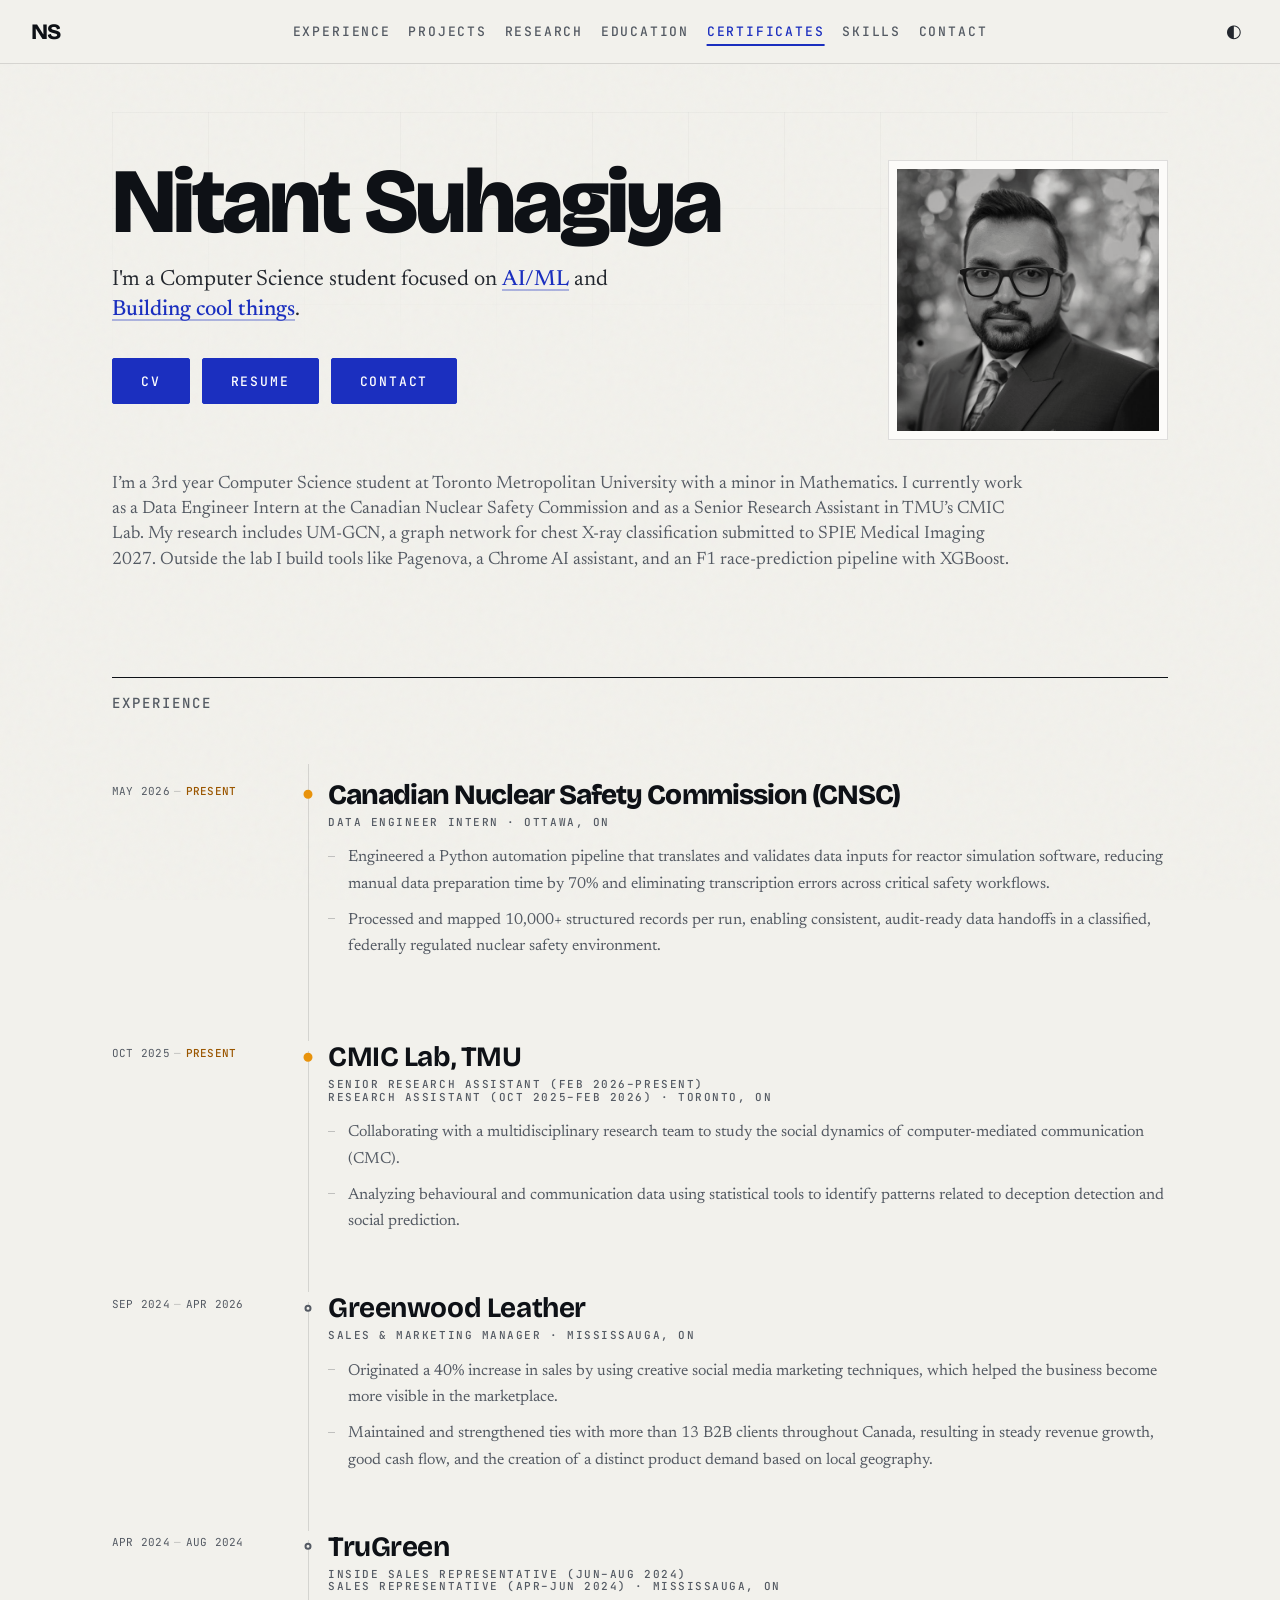
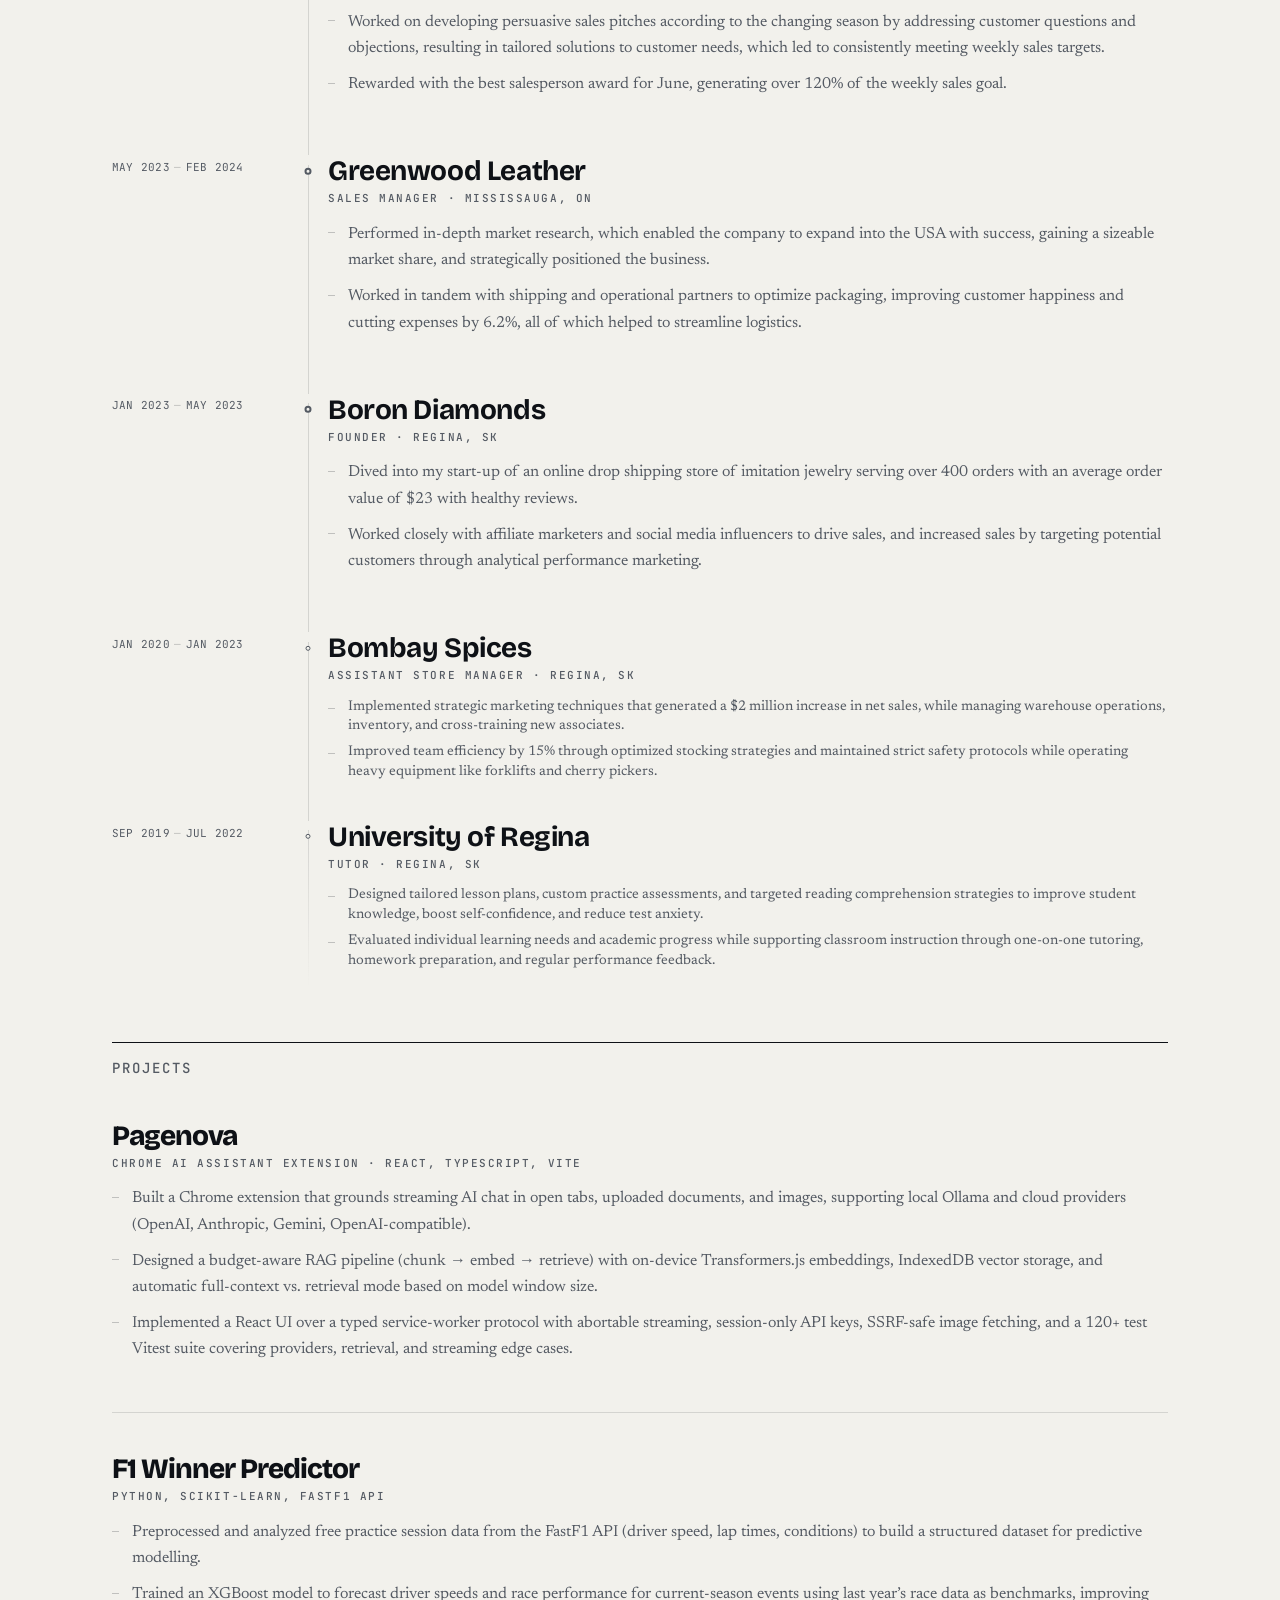
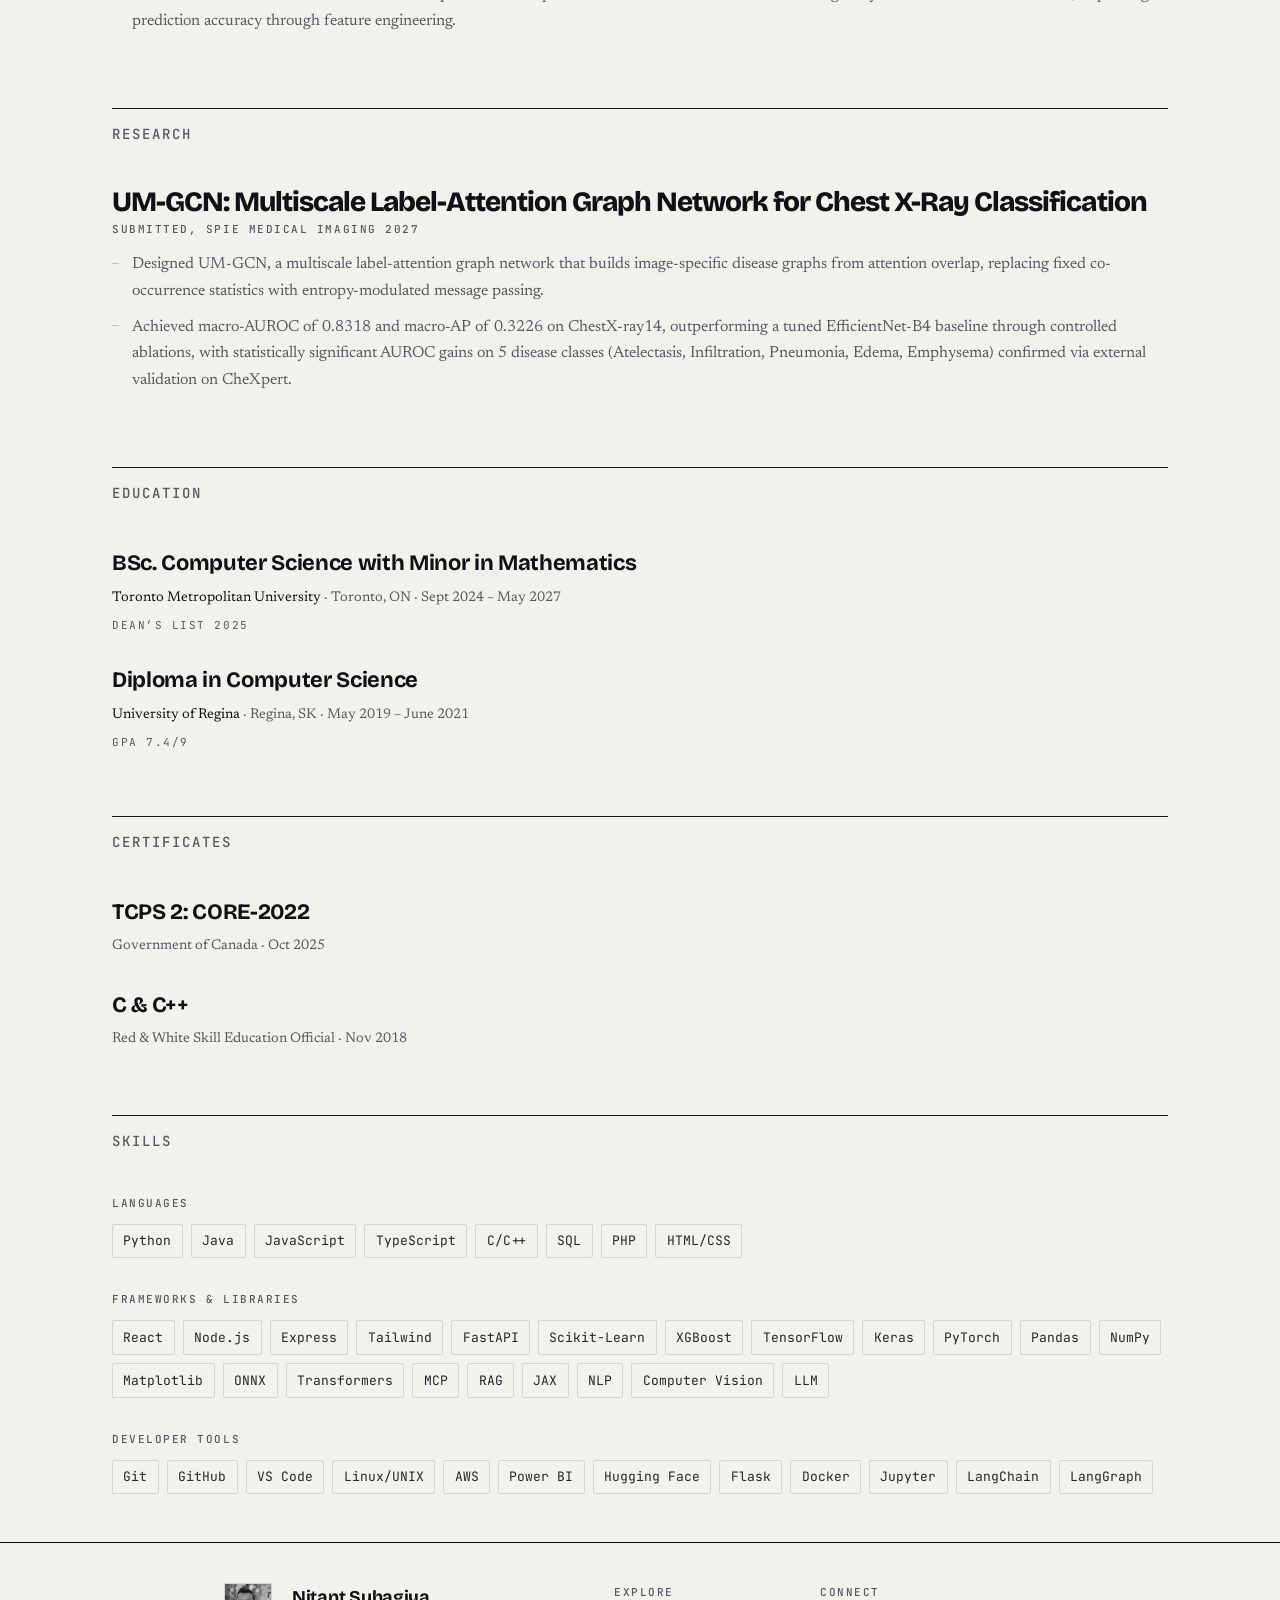
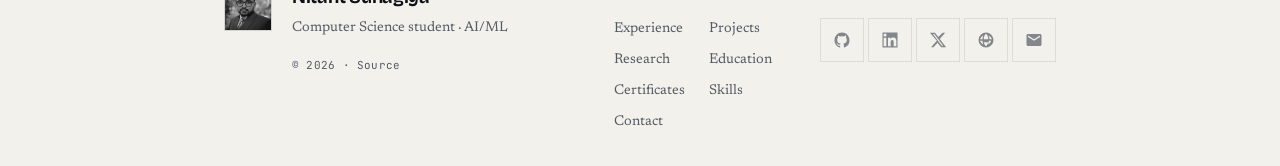
==== commit ba9dcc41: "fix(mobile): add nav menu and responsive layout" ====
--- a/index.html
+++ b/index.html
@@ -33,7 +33,7 @@
         <span class="logo-text">NS</span>
       </a>
 
-      <nav class="nav-links" aria-label="Primary">
+      <nav class="nav-links" id="primary-nav" aria-label="Primary">
         <a class="nav-link" href="#experience">Experience</a>
         <a class="nav-link" href="#projects">Projects</a>
         <a class="nav-link" href="#research">Research</a>
@@ -44,6 +44,16 @@
       </nav>
 
       <div class="nav-actions">
+        <button
+          type="button"
+          class="nav-toggle"
+          id="nav-toggle"
+          aria-expanded="false"
+          aria-controls="primary-nav"
+          aria-label="Open menu"
+        >
+          <span class="nav-toggle-bars" aria-hidden="true"></span>
+        </button>
         <button
           type="button"
           class="theme-toggle"
@@ -54,6 +64,7 @@
         </button>
       </div>
     </header>
+    <div class="nav-backdrop" id="nav-backdrop" hidden></div>
 
     <div class="page-container">
       <main id="main" class="page-main page-main--hero" tabindex="-1">
@@ -674,7 +685,7 @@
               <p class="footer-copyright">
                 © <span id="year"></span> ·
                 <a
-                  href="https://github.com/Nitant-Suhagiya"
+                  href="https://github.com/Nitant-Suhagiya/Portfolio"
                   target="_blank"
                   rel="noopener noreferrer"
                   >Source<span class="sr-only"> (opens in new tab)</span></a
--- a/styles.css
+++ b/styles.css
@@ -116,6 +116,7 @@
 
 html {
   scroll-behavior: smooth;
+  overflow-x: clip;
 }
 
 @media (prefers-reduced-motion: reduce) {
@@ -145,7 +146,14 @@
   font-weight: var(--font-weight-normal);
   line-height: var(--leading-normal);
   padding-top: var(--header-height);
+  padding-left: env(safe-area-inset-left);
+  padding-right: env(safe-area-inset-right);
+  overflow-x: clip;
   -webkit-font-smoothing: antialiased;
+}
+
+body.nav-open {
+  overflow: hidden;
 }
 
 /* Quiet paper grain only — not a full-page grid */
@@ -214,21 +222,35 @@
   display: flex;
   align-items: center;
   justify-content: space-between;
+  gap: 0.75rem;
   width: 100%;
   height: var(--header-height);
-  padding: 0 1.5rem;
-  background-color: color-mix(in srgb, var(--color-bg-alt) 88%, transparent);
-  backdrop-filter: blur(12px);
-  -webkit-backdrop-filter: blur(12px);
+  padding: 0 max(1.5rem, env(safe-area-inset-right)) 0
+    max(1.5rem, env(safe-area-inset-left));
+  background-color: color-mix(in srgb, var(--color-bg-alt) 92%, transparent);
   border-bottom: var(--rule) solid var(--color-border);
   box-sizing: border-box;
   transition: background-color var(--duration-fast) var(--ease-out);
 }
 
+@media (min-width: 901px) {
+  .site-header {
+    backdrop-filter: blur(12px);
+    -webkit-backdrop-filter: blur(12px);
+  }
+}
+
+@media (max-width: 900px) {
+  .site-header {
+    background-color: var(--color-bg-alt);
+  }
+}
+
 @media (max-width: 735px) {
   .site-header {
     height: var(--header-height-mobile);
-    padding: 0 1rem;
+    padding: 0 max(1rem, env(safe-area-inset-right)) 0
+      max(1rem, env(safe-area-inset-left));
   }
 }
 
@@ -240,6 +262,7 @@
   justify-content: center;
   min-width: 44px;
   min-height: 44px;
+  flex-shrink: 0;
   text-decoration: none;
 }
 
@@ -257,11 +280,11 @@
   left: 50%;
   transform: translateX(-50%);
   display: flex;
-  flex-wrap: wrap;
+  flex-wrap: nowrap;
   justify-content: center;
-  gap: 0.75rem 1.25rem;
+  gap: 0.75rem 1.1rem;
   align-items: center;
-  max-width: calc(100% - 8rem);
+  max-width: calc(100% - 9.5rem);
 }
 
 .nav-link {
@@ -275,6 +298,7 @@
   color: var(--color-fg-light);
   text-decoration: none;
   line-height: 1;
+  white-space: nowrap;
   transition: color var(--duration-fast) var(--ease-out);
 }
 
@@ -315,11 +339,13 @@
   z-index: 1;
   display: flex;
   align-items: center;
+  gap: 0.15rem;
   flex-shrink: 0;
-}
-
-.theme-toggle {
-  display: flex;
+  margin-left: auto;
+}
+
+.nav-toggle {
+  display: none;
   align-items: center;
   justify-content: center;
   width: 44px;
@@ -335,6 +361,86 @@
     background-color var(--duration-fast) var(--ease-out);
 }
 
+.nav-toggle:hover {
+  color: var(--color-fg-bold);
+  background: var(--color-bg);
+}
+
+.nav-toggle-bars {
+  position: relative;
+  display: block;
+  width: 1.15rem;
+  height: 2px;
+  background: currentColor;
+  border-radius: var(--radius-full);
+  transition: background-color var(--duration-fast) var(--ease-out);
+}
+
+.nav-toggle-bars::before,
+.nav-toggle-bars::after {
+  content: "";
+  position: absolute;
+  left: 0;
+  width: 100%;
+  height: 2px;
+  background: currentColor;
+  border-radius: var(--radius-full);
+  transition: transform var(--duration-fast) var(--ease-out);
+}
+
+.nav-toggle-bars::before {
+  top: -6px;
+}
+
+.nav-toggle-bars::after {
+  top: 6px;
+}
+
+body.nav-open .nav-toggle-bars {
+  background: transparent;
+}
+
+body.nav-open .nav-toggle-bars::before {
+  top: 0;
+  transform: rotate(45deg);
+}
+
+body.nav-open .nav-toggle-bars::after {
+  top: 0;
+  transform: rotate(-45deg);
+}
+
+.nav-backdrop {
+  position: fixed;
+  inset: 0;
+  z-index: calc(var(--z-header) - 1);
+  background: color-mix(in srgb, #000 55%, transparent);
+  border: 0;
+  padding: 0;
+  cursor: pointer;
+}
+
+.nav-backdrop[hidden] {
+  display: none;
+}
+
+.theme-toggle {
+  display: flex;
+  align-items: center;
+  justify-content: center;
+  width: 44px;
+  height: 44px;
+  padding: 0;
+  background: transparent;
+  border: none;
+  border-radius: var(--radius-sm);
+  color: var(--color-fg);
+  cursor: pointer;
+  transition:
+    color var(--duration-fast) var(--ease-out),
+    background-color var(--duration-fast) var(--ease-out);
+}
+
 .theme-toggle:hover {
   color: var(--color-fg-bold);
   background: var(--color-bg);
@@ -343,6 +449,66 @@
 .theme-toggle-icon {
   font-size: 1.1rem;
   line-height: 1;
+}
+
+/* Compact header + slide-down menu below ~tablet */
+@media (max-width: 900px) {
+  .nav-toggle {
+    display: flex;
+  }
+
+  .nav-links {
+    position: fixed;
+    top: var(--header-height);
+    left: 0;
+    right: 0;
+    z-index: var(--z-header);
+    transform: none;
+    flex-direction: column;
+    flex-wrap: nowrap;
+    align-items: stretch;
+    gap: 0;
+    max-width: none;
+    max-height: min(70dvh, 28rem);
+    overflow-y: auto;
+    padding: 0.35rem max(1.25rem, env(safe-area-inset-right)) 1rem
+      max(1.25rem, env(safe-area-inset-left));
+    background-color: var(--color-bg-alt);
+    border-bottom: var(--rule) solid var(--color-border);
+    box-shadow: 0 12px 28px var(--color-overlay-darker);
+    visibility: hidden;
+    opacity: 0;
+    pointer-events: none;
+    transition:
+      opacity var(--duration-fast) var(--ease-out),
+      visibility var(--duration-fast) var(--ease-out);
+  }
+
+  .nav-links.is-open {
+    visibility: visible;
+    opacity: 1;
+    pointer-events: auto;
+  }
+
+  .nav-link {
+    padding: 0.9rem 0.25rem;
+    border-bottom: var(--rule) solid var(--color-border);
+    white-space: normal;
+  }
+
+  .nav-link:last-child {
+    border-bottom: none;
+  }
+
+  .nav-link::after {
+    display: none;
+  }
+}
+
+@media (max-width: 735px) {
+  .nav-links {
+    top: var(--header-height-mobile);
+  }
 }
 
 .page-container {
@@ -356,7 +522,7 @@
   width: 100%;
   max-width: var(--measure-page);
   margin: 0 auto;
-  padding: 2rem 1.5rem;
+  padding: 1.5rem 1.25rem;
 }
 
 .page-main--hero {
@@ -372,7 +538,13 @@
 /* Hero */
 .hero {
   position: relative;
-  padding: 3rem 0 0;
+  padding: 1.5rem 0 0;
+}
+
+@media (min-width: 736px) {
+  .hero {
+    padding: 3rem 0 0;
+  }
 }
 
 .hero-grid {
@@ -438,6 +610,17 @@
   align-items: center;
   flex-wrap: wrap;
   gap: 0.75rem;
+}
+
+@media (max-width: 420px) {
+  .hero-cta {
+    flex-direction: column;
+    align-items: stretch;
+  }
+
+  .hero-cta .button {
+    width: 100%;
+  }
 }
 
 .hero-about {
@@ -577,29 +760,45 @@
   );
 }
 
-@media (max-width: 940px) and (min-width: 641px) {
+@media (max-width: 940px) and (min-width: 901px) {
   .hero-portrait {
     width: 220px;
   }
 }
 
-@media (max-width: 640px) {
+@media (max-width: 900px) {
   .hero-grid {
     grid-template-columns: minmax(0, 1fr);
-    gap: 2rem;
+    gap: 1.75rem;
   }
 
   .hero-portrait {
     order: -1;
-    width: 180px;
+    width: min(180px, 48vw);
   }
 
   .hero-name {
     max-width: none;
+    font-size: clamp(2.35rem, 10vw, var(--text-display));
   }
 
   .hero-tagline {
     font-size: var(--text-md);
+    margin-bottom: 1.5rem;
+  }
+
+  .hero-about {
+    margin-top: 1.5rem;
+  }
+}
+
+@media (max-width: 640px) {
+  .hero-portrait {
+    width: min(160px, 46vw);
+  }
+
+  .hero-about {
+    font-size: var(--text-base);
   }
 }
 
@@ -607,18 +806,38 @@
 .resume-content {
   display: flex;
   flex-direction: column;
-  gap: 4rem;
-  margin-top: 4rem;
-  padding-top: 2.5rem;
+  gap: 3rem;
+  margin-top: 3rem;
+  padding-top: 2rem;
+}
+
+@media (min-width: 736px) {
+  .resume-content {
+    gap: 4rem;
+    margin-top: 4rem;
+    padding-top: 2.5rem;
+  }
 }
 
 .resume-section {
-  scroll-margin-top: calc(var(--header-height) + var(--scroll-offset-resume));
+  scroll-margin-top: calc(var(--header-height) + 1.25rem);
+}
+
+@media (max-width: 735px) {
+  .resume-section {
+    scroll-margin-top: calc(var(--header-height-mobile) + 1rem);
+  }
 }
 
 .section-title {
-  margin-bottom: 2.5rem;
+  margin-bottom: 1.75rem;
   text-align: left;
+}
+
+@media (min-width: 736px) {
+  .section-title {
+    margin-bottom: 2.5rem;
+  }
 }
 
 .section-title h2 {
@@ -742,11 +961,12 @@
   flex-direction: column;
   gap: 0.3rem;
   font-family: var(--font-display);
-  font-size: var(--text-lg);
+  font-size: var(--text-xl);
   font-weight: var(--font-weight-bold);
   letter-spacing: var(--tracking-tight);
   margin: 0 0 0.75rem;
   line-height: 1.15;
+  overflow-wrap: anywhere;
 }
 
 .jobs-container header h3 a.job-company {
@@ -813,7 +1033,7 @@
 }
 
 .jobs-container--early header h3 {
-  font-size: var(--text-md);
+  font-size: var(--text-xl);
   margin-bottom: 0.5rem;
 }
 
@@ -968,8 +1188,8 @@
 @media (max-width: 760px) {
   .jobs-container {
     grid-template-columns: minmax(0, 1fr);
-    gap: 0.5rem;
-    padding-left: 1.5rem;
+    gap: 0.35rem;
+    padding-left: 1.25rem;
   }
 
   .jobs-container::before,
@@ -984,14 +1204,21 @@
 
   .daterange {
     padding-top: 0;
+    font-size: 0.625rem;
   }
 
   .jobs-container--lead {
     padding-top: 1rem;
+    padding-bottom: 3rem;
   }
 
   .jobs-container--lead .job-marker {
     top: calc(1rem + 0.6rem);
+  }
+
+  .jobs-container .points li {
+    font-size: var(--text-sm);
+    padding-left: 1rem;
   }
 }
 
@@ -1221,12 +1448,14 @@
 
   .footer-content {
     gap: 1.5rem;
+    padding-inline: 1rem;
   }
 
   .footer-identity {
     flex-direction: row;
     align-items: center;
     text-align: left;
+    width: 100%;
   }
 
   .footer-right {
@@ -1235,12 +1464,29 @@
   }
 
   .footer-links-grid {
-    grid-template-columns: repeat(3, minmax(0, 1fr));
-    gap: 0.5rem;
+    grid-template-columns: repeat(2, minmax(0, 1fr));
+    gap: 0.65rem 1rem;
   }
 
   .footer-links-grid a {
-    text-align: center;
+    text-align: left;
+  }
+
+  .project header h3 {
+    font-size: var(--text-lg);
+  }
+
+  .degree-container .degree {
+    font-size: var(--text-md);
+  }
+
+  .skill-tags {
+    gap: 0.4rem;
+  }
+
+  .skill-tags li {
+    padding: 0.3rem 0.55rem;
+    font-size: var(--text-2xs);
   }
 }
 
@@ -1250,11 +1496,20 @@
   align-items: center;
   justify-content: center;
   min-height: calc(100dvh - var(--header-height) - 4rem);
+  padding-block: 2rem;
+}
+
+@media (max-width: 735px) {
+  .page-main--contact {
+    min-height: calc(100dvh - var(--header-height-mobile) - 2rem);
+    padding-block: 1.25rem;
+    align-items: flex-start;
+  }
 }
 
 .page-title {
   font-family: var(--font-display);
-  font-size: var(--text-3xl);
+  font-size: clamp(var(--text-2xl), 8vw, var(--text-3xl));
   font-weight: var(--font-weight-black);
   letter-spacing: var(--tracking-display);
   color: var(--color-fg-bold);
@@ -1269,12 +1524,22 @@
   align-items: center;
   justify-content: center;
   margin: 0 auto;
-  padding: 2rem 1rem;
+  padding: 1.25rem 0.25rem;
 }
 
 .contact-header {
   text-align: center;
-  margin-bottom: 2.5rem;
+  margin-bottom: 2rem;
+}
+
+@media (min-width: 736px) {
+  .contact-page {
+    padding: 2rem 1rem;
+  }
+
+  .contact-header {
+    margin-bottom: 2.5rem;
+  }
 }
 
 .contact-content {
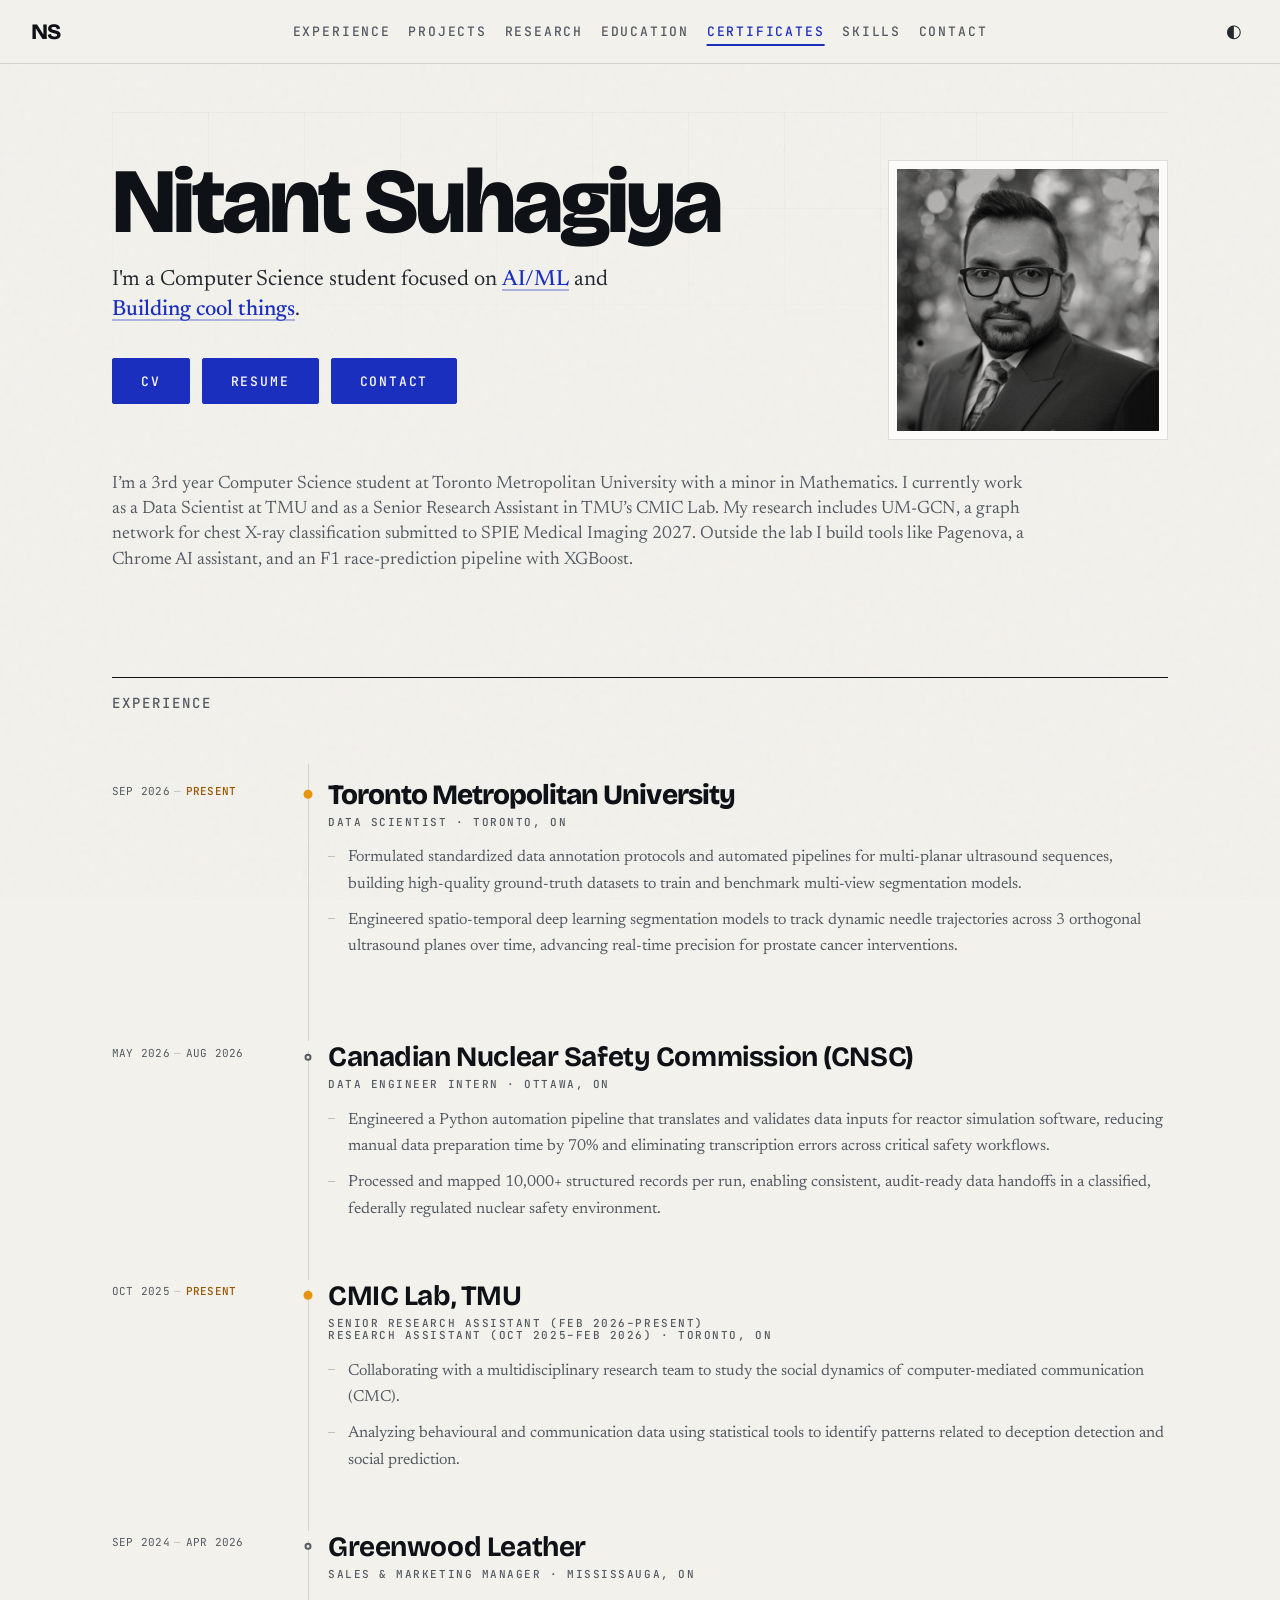
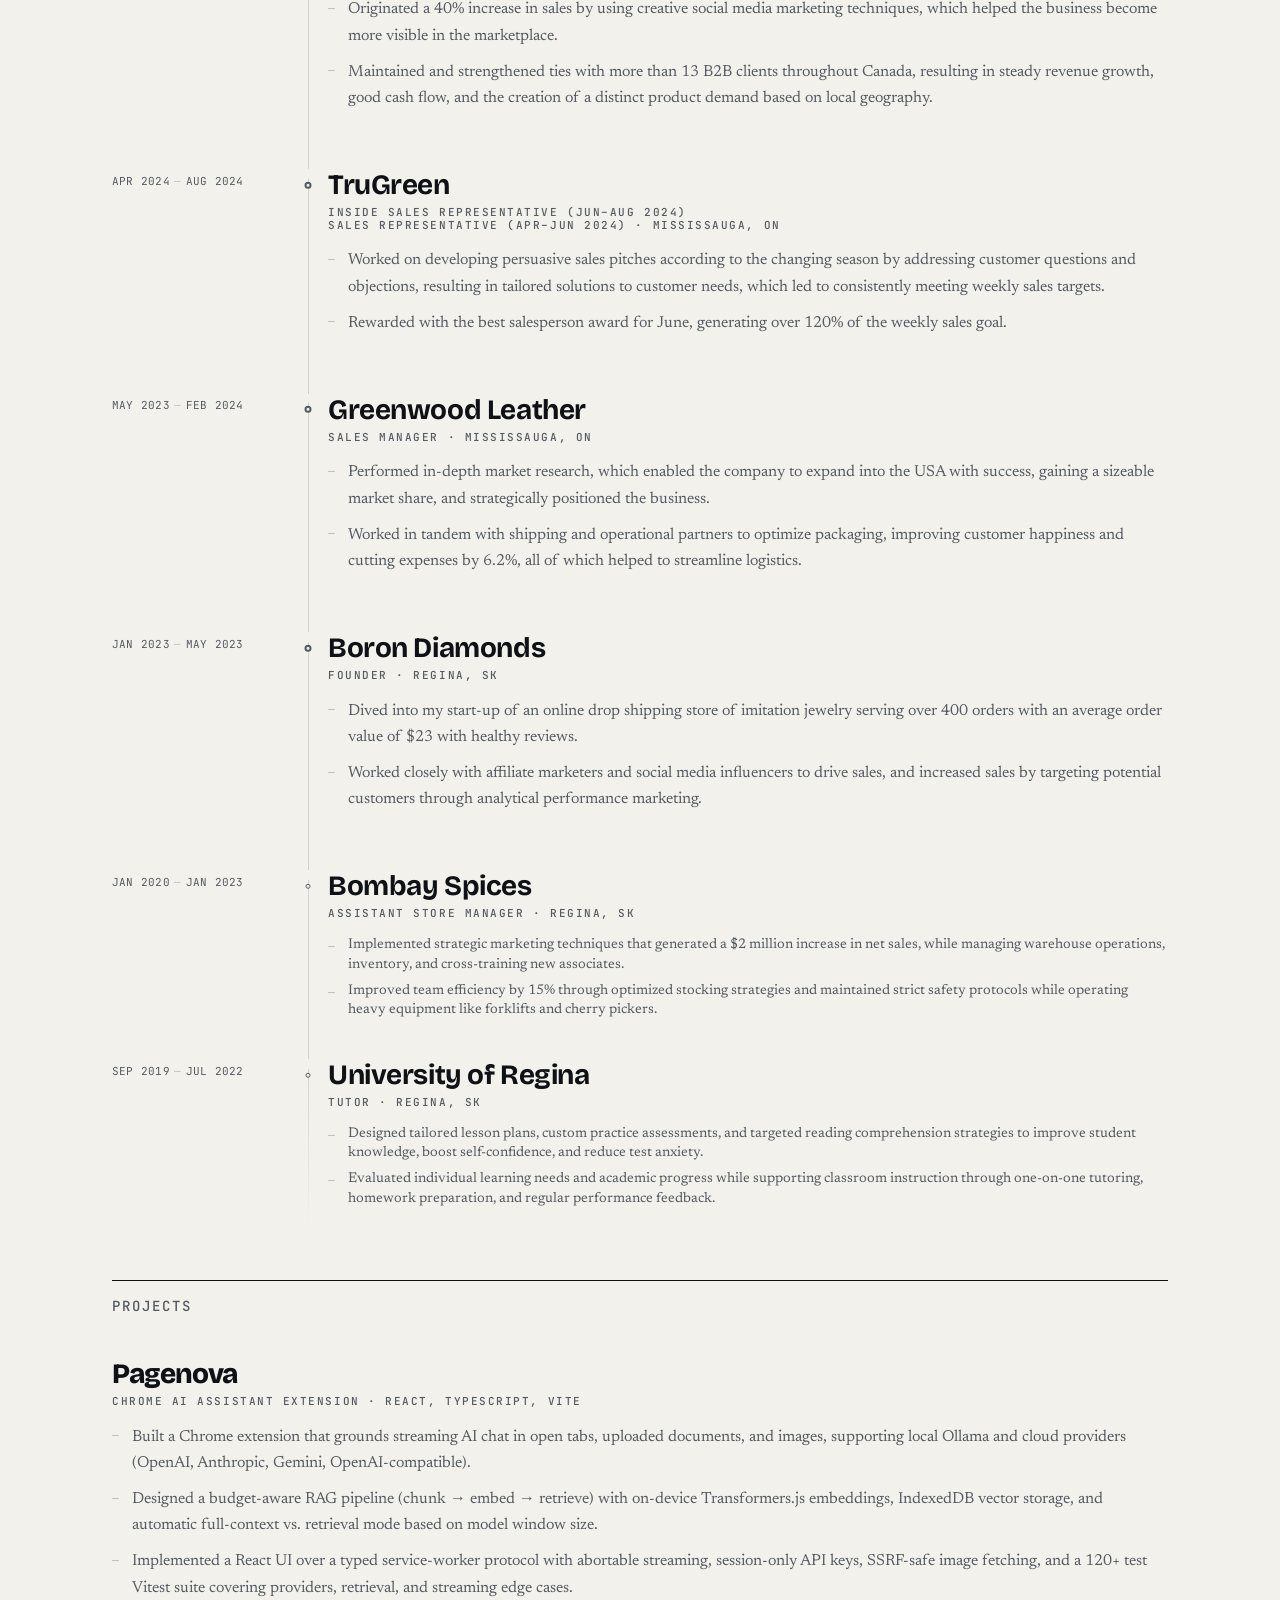
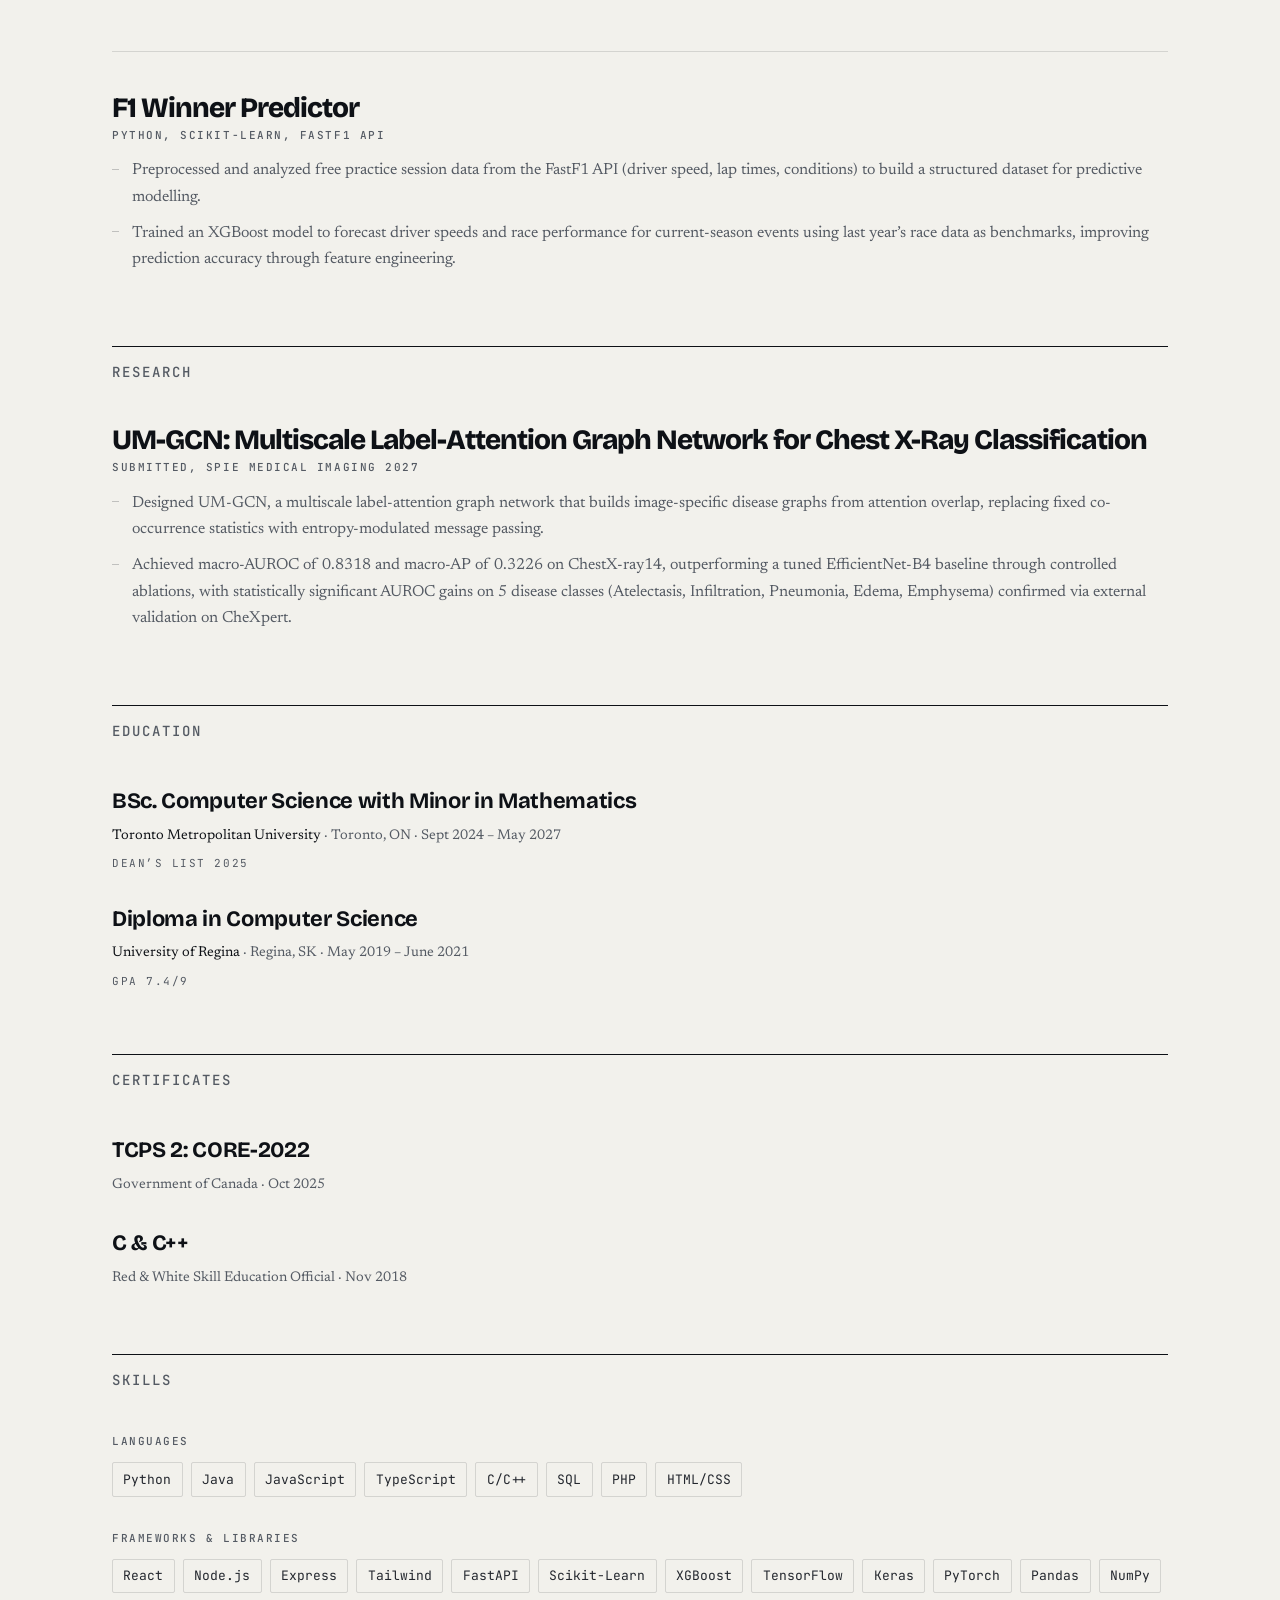
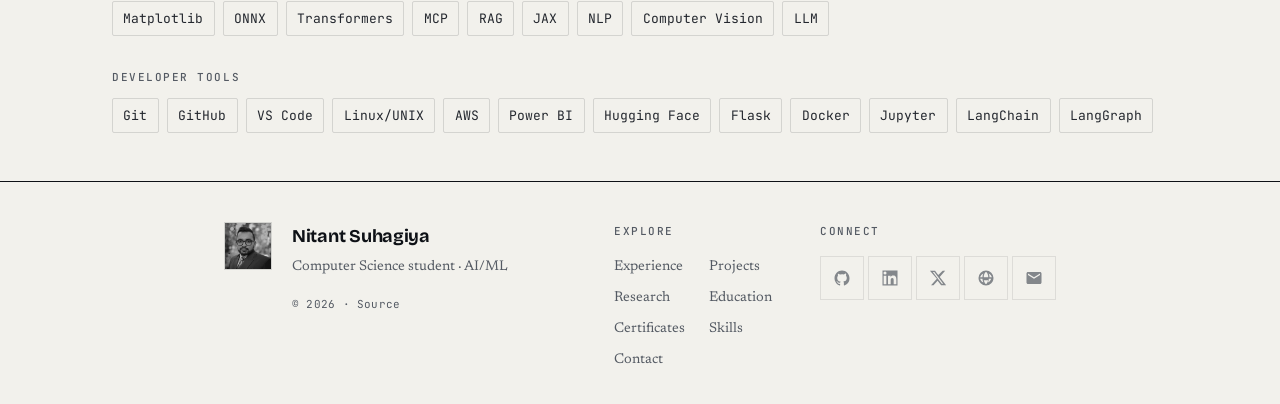
==== commit 20604dcd: "Update experience for Data Scientist role and refresh CV/resume." ====
--- a/index.html
+++ b/index.html
@@ -109,13 +109,12 @@
           </div>
           <p class="hero-about">
             I’m a 3rd year Computer Science student at Toronto Metropolitan University
-            with a minor in Mathematics. I currently work as a Data Engineer
-            Intern at the Canadian Nuclear Safety Commission and as a Senior
-            Research Assistant in TMU’s CMIC Lab. My research includes UM-GCN, a
-            graph network for chest X-ray classification submitted to SPIE
-            Medical Imaging 2027. Outside the lab I build tools like Pagenova, a
-            Chrome AI assistant, and an F1 race-prediction pipeline with
-            XGBoost.
+            with a minor in Mathematics. I currently work as a Data Scientist at
+            TMU and as a Senior Research Assistant in TMU’s CMIC Lab. My research
+            includes UM-GCN, a graph network for chest X-ray classification
+            submitted to SPIE Medical Imaging 2027. Outside the lab I build tools
+            like Pagenova, a Chrome AI assistant, and an F1 race-prediction
+            pipeline with XGBoost.
           </p>
           <div class="hero-bg" aria-hidden="true"></div>
         </section>
@@ -127,12 +126,52 @@
             </div>
             <div class="experience-spine">
               <article class="jobs-container jobs-container--lead jobs-container--current">
+                <span class="job-marker" aria-hidden="true"></span>
+                <p class="daterange">
+                  <time datetime="2026-09">Sep 2026</time>
+                  <span class="daterange-sep" aria-hidden="true">—</span>
+                  <span class="sr-only"> to </span>
+                  <span class="daterange-present">Present</span>
+                </p>
+                <div class="job-body">
+                  <header>
+                    <h3>
+                      <a
+                        class="job-company"
+                        href="https://www.torontomu.ca/laboratory-translational-medicine/"
+                        target="_blank"
+                        rel="noopener noreferrer"
+                        >Toronto Metropolitan University</a
+                      >
+                      <span class="job-position"
+                        >Data Scientist · Toronto, ON</span
+                      >
+                    </h3>
+                  </header>
+                  <ul class="points">
+                    <li>
+                      Formulated standardized data annotation protocols and
+                      automated pipelines for multi-planar ultrasound sequences,
+                      building high-quality ground-truth datasets to train and
+                      benchmark multi-view segmentation models.
+                    </li>
+                    <li>
+                      Engineered spatio-temporal deep learning segmentation
+                      models to track dynamic needle trajectories across 3
+                      orthogonal ultrasound planes over time, advancing
+                      real-time precision for prostate cancer interventions.
+                    </li>
+                  </ul>
+                </div>
+              </article>
+
+              <article class="jobs-container">
                 <span class="job-marker" aria-hidden="true"></span>
                 <p class="daterange">
                   <time datetime="2026-05">May 2026</time>
                   <span class="daterange-sep" aria-hidden="true">—</span>
                   <span class="sr-only"> to </span>
-                  <span class="daterange-present">Present</span>
+                  <time datetime="2026-08">Aug 2026</time>
                 </p>
                 <div class="job-body">
                   <header>
